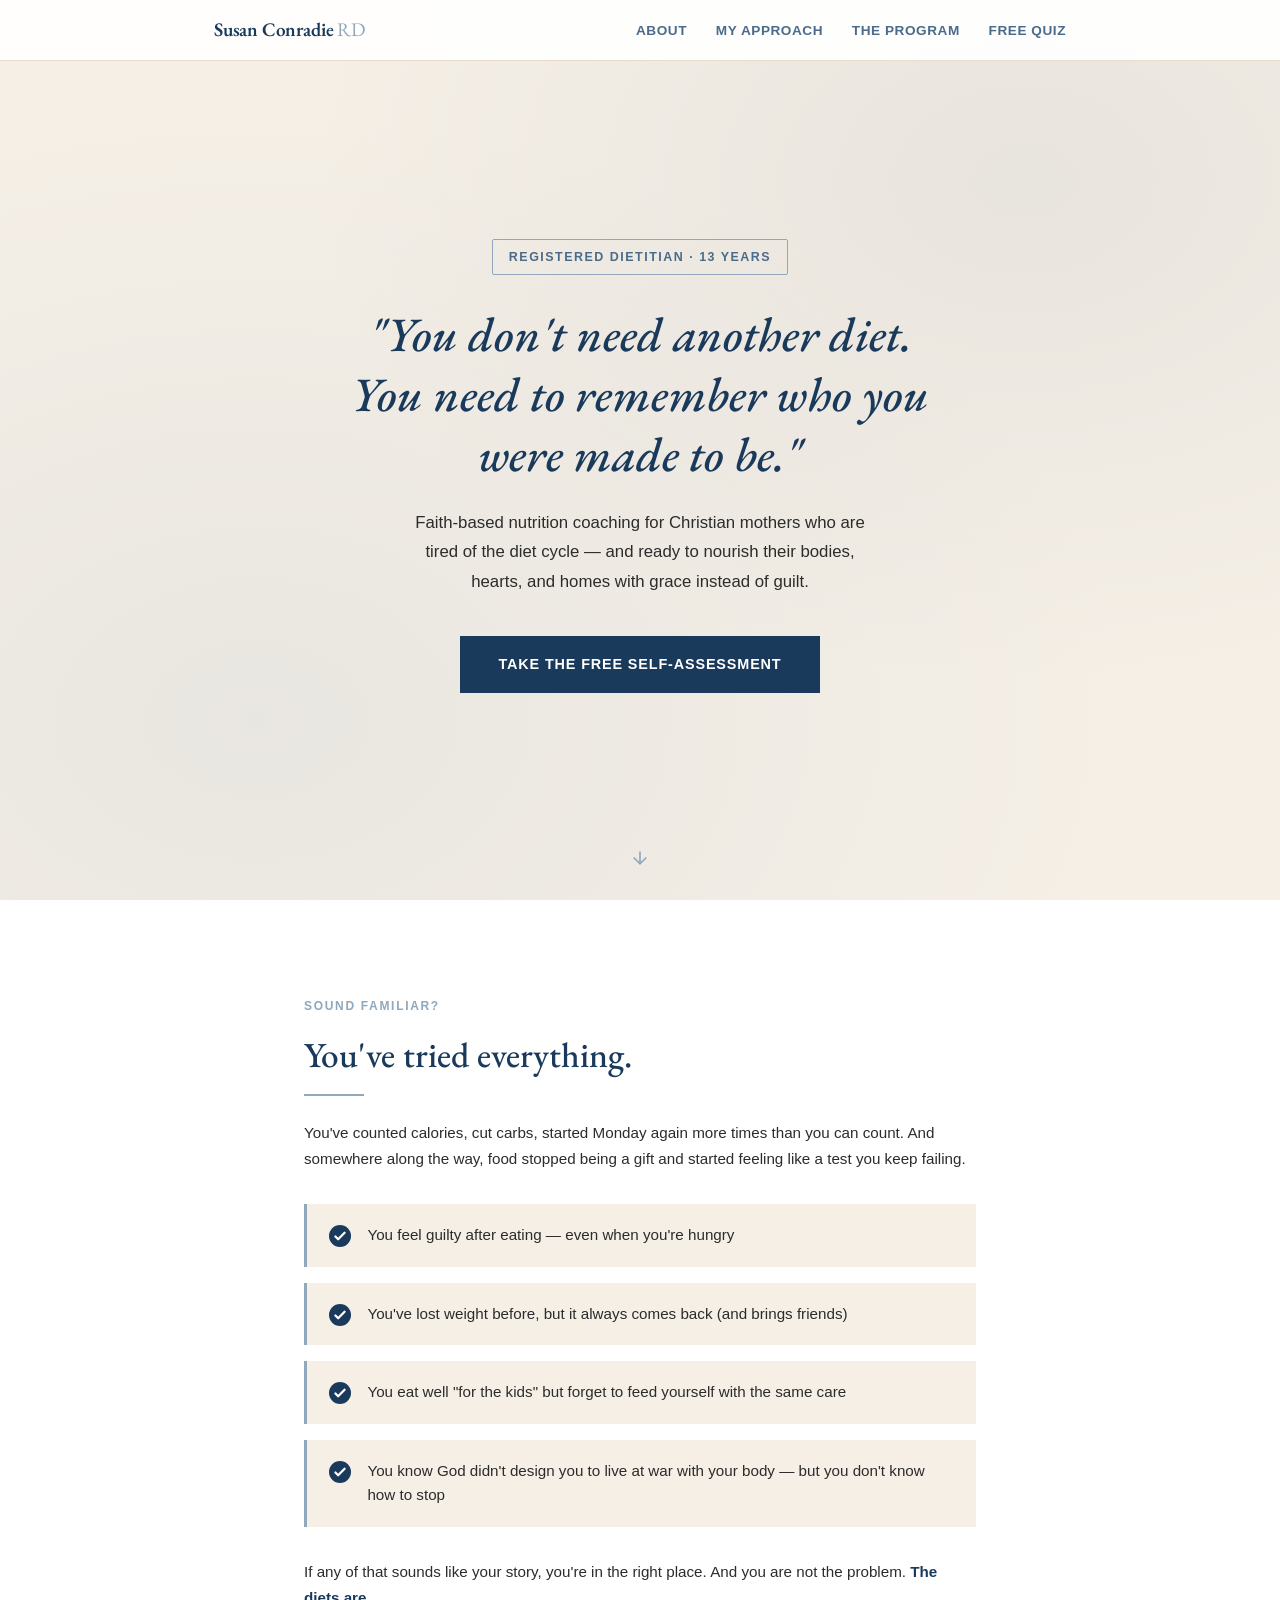
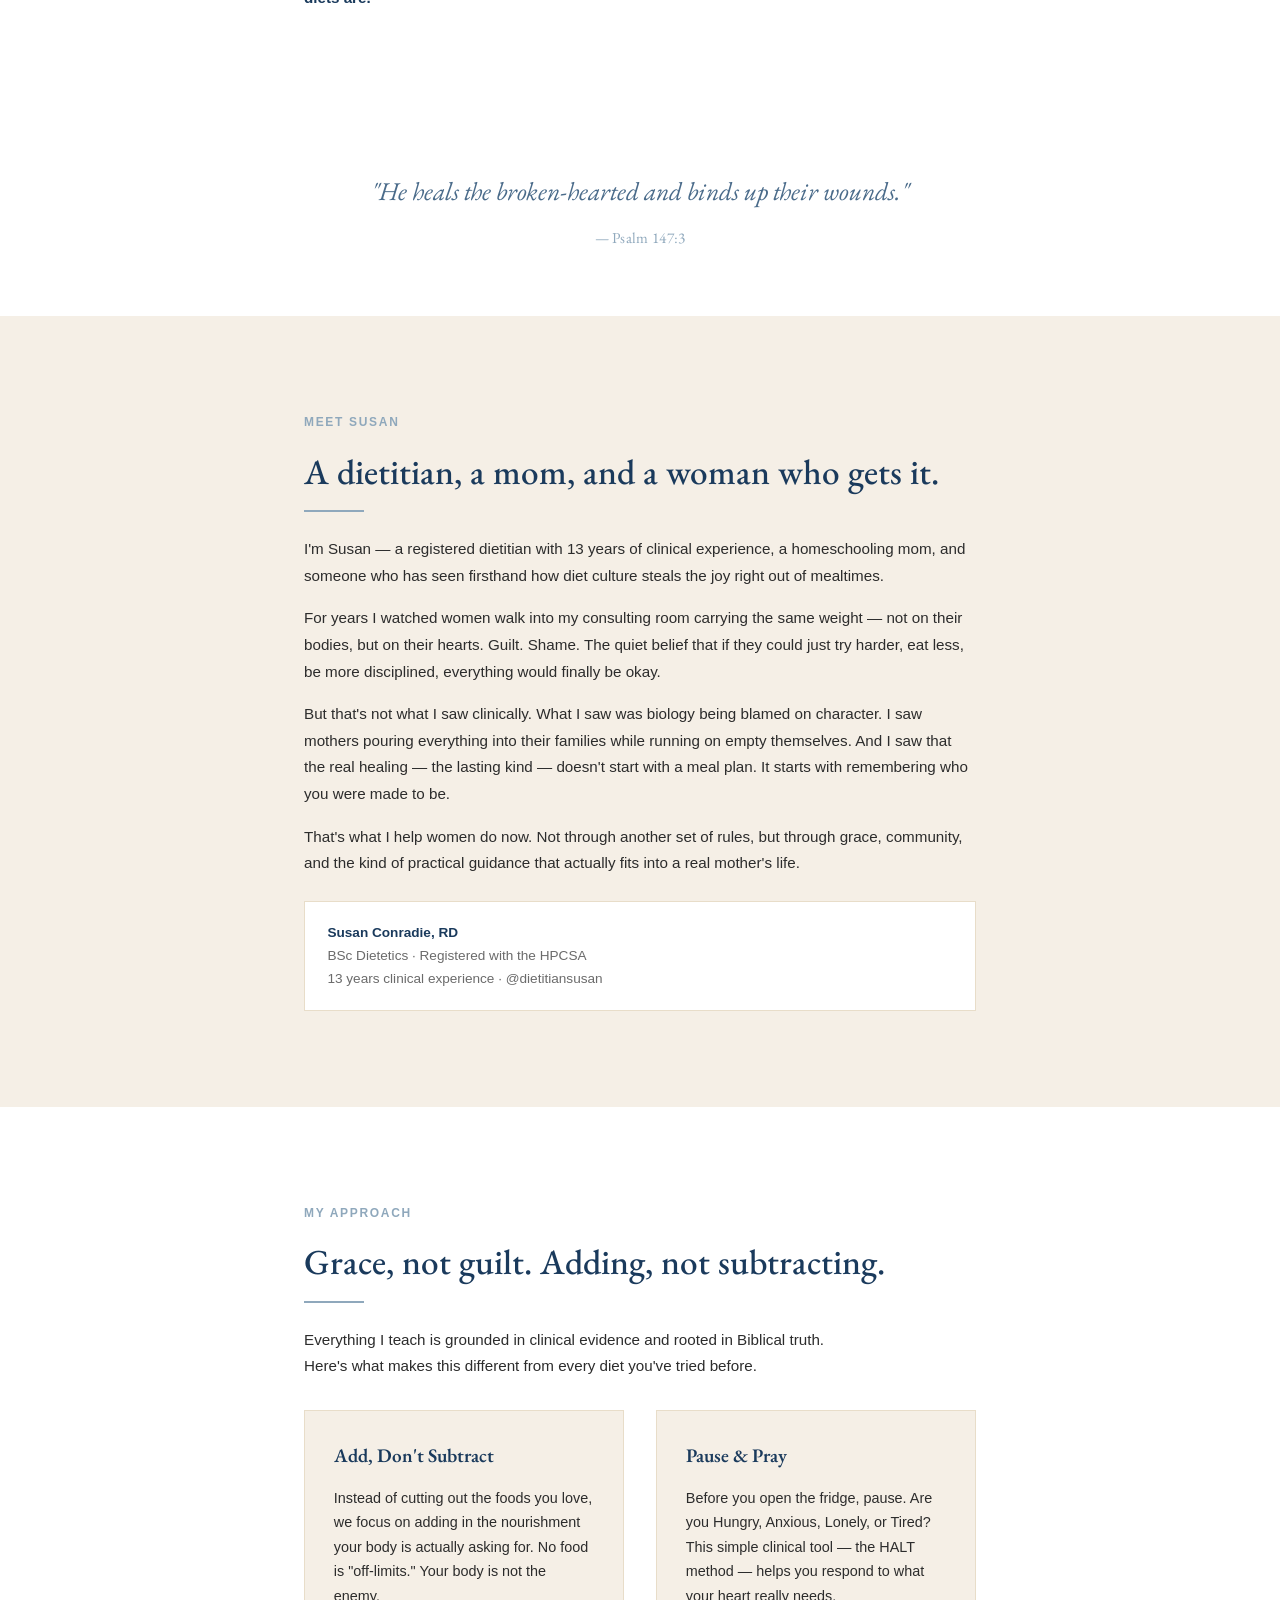
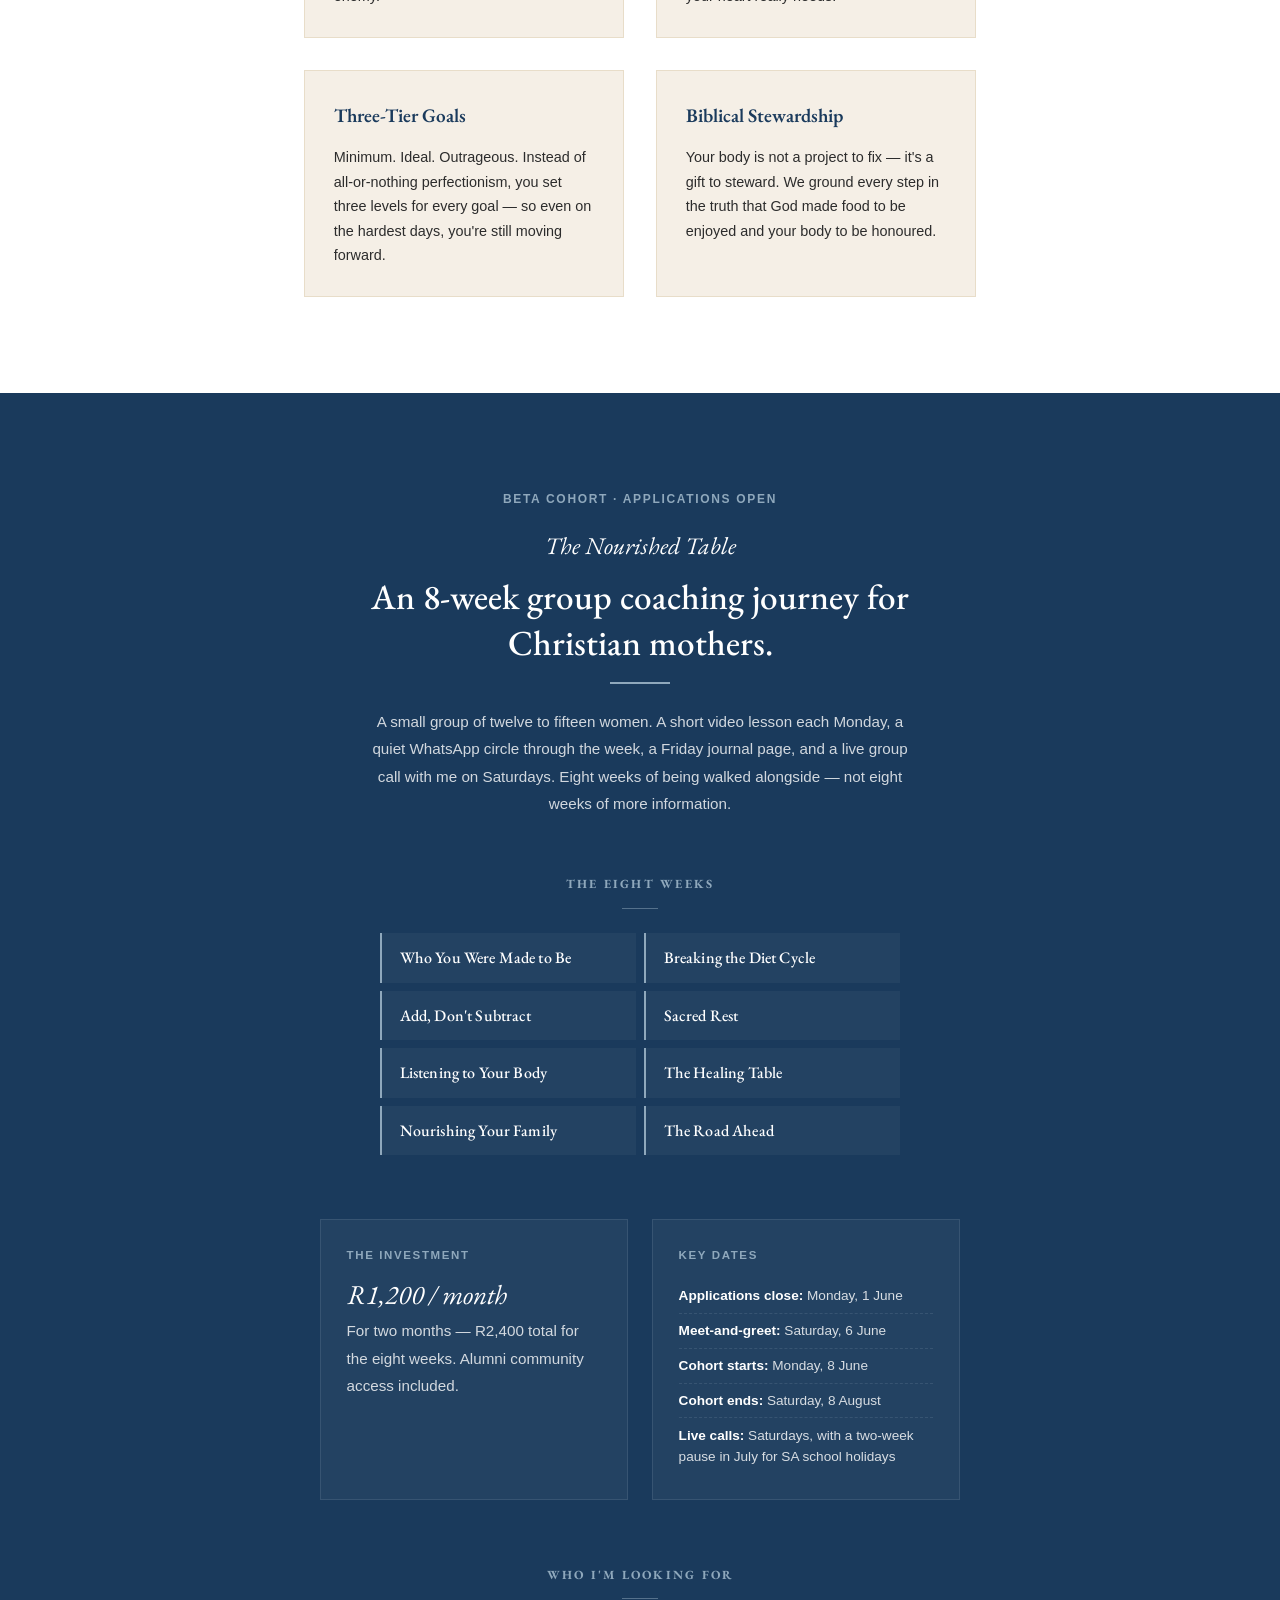
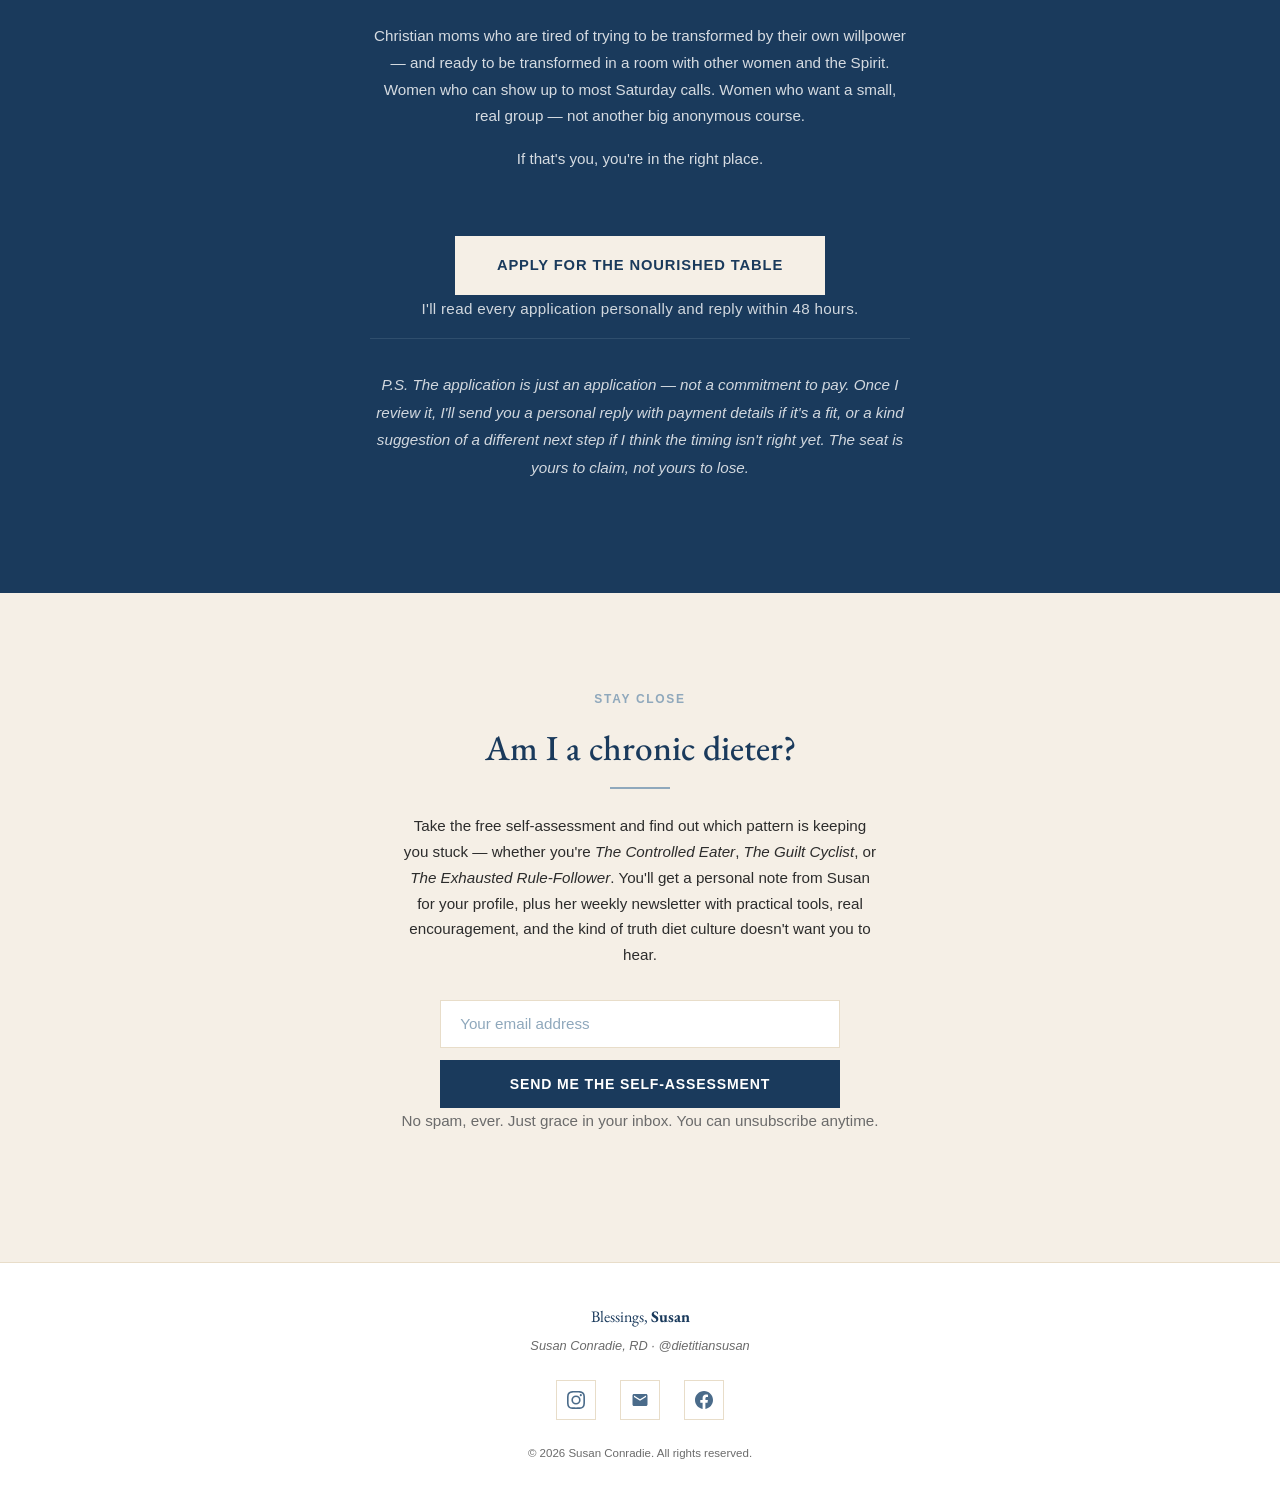
==== index.html @ a1bee5b0 "Update program section" ====
<!DOCTYPE html>
<html lang="en">
<head>
  <meta charset="UTF-8">
  <meta name="viewport" content="width=device-width, initial-scale=1.0">
  <meta name="description" content="Faith-based nutrition coaching for Christian mothers. Registered dietitian Susan Conradie helps you heal your relationship with food — with grace, not guilt.">
  <title>@dietitiansusan — Faith-Based Nutrition Coaching for Christian Mothers</title>
  <link rel="preconnect" href="https://fonts.googleapis.com">
  <link rel="preconnect" href="https://fonts.gstatic.com" crossorigin>
  <!-- Using EB Garamond as a refined web alternative to Georgia for display, 
       falling back to Georgia. Keeping Arial/system sans for body per brand guide. -->
  <link href="https://fonts.googleapis.com/css2?family=EB+Garamond:ital,wght@0,400;0,500;0,600;0,700;1,400;1,500;1,600;1,700&display=swap" rel="stylesheet">
  <style>
    /* ── CSS Reset ────────────────────────────────────────────── */
    *, *::before, *::after { box-sizing: border-box; margin: 0; padding: 0; }

    /* ── Brand Tokens (from style guide v1.1) ────────────────── */
    :root {
      --navy:        #1A3A5C;
      --navy-light:  #4A6B8A;
      --accent-blue: #8FA8BC;
      --beige:       #F5EFE6;
      --beige-dark:  #E8DDC9;
      --body-text:   #2C2C2C;
      --muted:       #6B6B6B;
      --white:       #FFFFFF;
      --border:      #D8D0C2;

      --font-display: 'EB Garamond', Georgia, 'Times New Roman', serif;
      --font-body:    Arial, Helvetica, sans-serif;

      --max-width:   720px;
      --section-py:  5rem;
    }

    /* ── Base ─────────────────────────────────────────────────── */
    html { scroll-behavior: smooth; }

    body {
      font-family: var(--font-body);
      font-size: 16px;
      line-height: 1.7;
      color: var(--body-text);
      background: var(--white);
      -webkit-font-smoothing: antialiased;
    }

    img { max-width: 100%; height: auto; display: block; }
    a { color: var(--navy); }

    /* ── Utility ──────────────────────────────────────────────── */
    .container {
      max-width: var(--max-width);
      margin: 0 auto;
      padding: 0 1.5rem;
    }

    .sr-only {
      position: absolute; width: 1px; height: 1px;
      padding: 0; margin: -1px; overflow: hidden;
      clip: rect(0,0,0,0); border: 0;
    }

    /* ── Fade-in animation ────────────────────────────────────── */
    .fade-in {
      opacity: 0;
      transform: translateY(24px);
      transition: opacity 0.7s ease, transform 0.7s ease;
    }
    .fade-in.visible {
      opacity: 1;
      transform: translateY(0);
    }

    /* ── Nav ──────────────────────────────────────────────────── */
    .site-nav {
      position: fixed;
      top: 0; left: 0; right: 0;
      z-index: 100;
      background: rgba(255,255,255,0.92);
      backdrop-filter: blur(12px);
      -webkit-backdrop-filter: blur(12px);
      border-bottom: 1px solid var(--beige-dark);
      transition: box-shadow 0.3s ease;
    }
    .site-nav.scrolled {
      box-shadow: 0 2px 20px rgba(26,58,92,0.06);
    }
    .site-nav__inner {
      max-width: 900px;
      margin: 0 auto;
      padding: 0.85rem 1.5rem;
      display: flex;
      align-items: center;
      justify-content: space-between;
    }
    .site-nav__brand {
      font-family: var(--font-display);
      font-size: 1.2rem;
      font-weight: 600;
      color: var(--navy);
      text-decoration: none;
      letter-spacing: -0.01em;
    }
    .site-nav__brand span {
      color: var(--accent-blue);
      font-weight: 400;
    }
    .site-nav__links {
      display: flex;
      gap: 1.8rem;
      list-style: none;
    }
    .site-nav__links a {
      font-size: 0.85rem;
      text-decoration: none;
      color: var(--navy-light);
      letter-spacing: 0.04em;
      text-transform: uppercase;
      font-weight: 600;
      transition: color 0.2s;
    }
    .site-nav__links a:hover { color: var(--navy); }

    /* ── Hero ─────────────────────────────────────────────────── */
    .hero {
      min-height: 100vh;
      display: flex;
      align-items: center;
      justify-content: center;
      text-align: center;
      padding: 6rem 1.5rem 4rem;
      background: var(--beige);
      position: relative;
      overflow: hidden;
    }
    .hero::before {
      content: '';
      position: absolute;
      top: 0; left: 0; right: 0; bottom: 0;
      background:
        radial-gradient(ellipse at 20% 80%, rgba(143,168,188,0.12) 0%, transparent 60%),
        radial-gradient(ellipse at 80% 20%, rgba(26,58,92,0.06) 0%, transparent 50%);
      pointer-events: none;
    }
    .hero__content {
      position: relative;
      z-index: 1;
      max-width: 600px;
    }
    .hero__credential {
      display: inline-block;
      font-size: 0.78rem;
      letter-spacing: 0.12em;
      text-transform: uppercase;
      color: var(--navy-light);
      font-weight: 600;
      margin-bottom: 1.8rem;
      padding: 0.4rem 1rem;
      border: 1px solid var(--accent-blue);
      border-radius: 2px;
    }
    .hero h1 {
      font-family: var(--font-display);
      font-size: clamp(2rem, 5vw, 3rem);
      font-weight: 500;
      line-height: 1.25;
      color: var(--navy);
      margin-bottom: 1.5rem;
      font-style: italic;
    }
    .hero__sub {
      font-size: 1.05rem;
      line-height: 1.75;
      color: var(--body-text);
      margin-bottom: 2.5rem;
      max-width: 480px;
      margin-left: auto;
      margin-right: auto;
    }
    .hero__cta {
      display: inline-block;
      background: var(--navy);
      color: var(--white);
      font-family: var(--font-body);
      font-size: 0.9rem;
      font-weight: 600;
      letter-spacing: 0.06em;
      text-transform: uppercase;
      text-decoration: none;
      padding: 1rem 2.4rem;
      border: none;
      cursor: pointer;
      transition: background 0.25s ease, transform 0.2s ease;
    }
    .hero__cta:hover {
      background: var(--navy-light);
      transform: translateY(-1px);
    }
    .hero__scroll-hint {
      position: absolute;
      bottom: 2rem;
      left: 50%;
      transform: translateX(-50%);
      display: flex;
      flex-direction: column;
      align-items: center;
      gap: 0.5rem;
      color: var(--accent-blue);
      font-size: 0.75rem;
      letter-spacing: 0.08em;
      text-transform: uppercase;
      animation: gentleBounce 2.5s ease-in-out infinite;
    }
    .hero__scroll-hint svg {
      width: 20px; height: 20px;
      stroke: var(--accent-blue);
    }
    @keyframes gentleBounce {
      0%, 100% { transform: translateX(-50%) translateY(0); }
      50% { transform: translateX(-50%) translateY(6px); }
    }

    /* ── Section base ────────────────────────────────────────── */
    section {
      padding: var(--section-py) 0;
    }

    .section-label {
      font-size: 0.75rem;
      letter-spacing: 0.14em;
      text-transform: uppercase;
      color: var(--accent-blue);
      font-weight: 700;
      margin-bottom: 1rem;
    }

    h2 {
      font-family: var(--font-display);
      font-size: clamp(1.6rem, 3.5vw, 2.2rem);
      font-weight: 500;
      color: var(--navy);
      line-height: 1.3;
      margin-bottom: 1.5rem;
    }

    h2::after {
      content: '';
      display: block;
      width: 60px;
      height: 2px;
      background: var(--accent-blue);
      margin-top: 1rem;
    }

    /* ── "Is this you?" section ───────────────────────────────── */
    .is-this-you {
      background: var(--white);
    }
    .is-this-you__grid {
      margin-top: 2rem;
      display: grid;
      gap: 1rem;
    }
    .is-this-you__item {
      display: flex;
      align-items: flex-start;
      gap: 1rem;
      padding: 1.2rem 1.4rem;
      background: var(--beige);
      border-left: 3px solid var(--accent-blue);
      font-size: 0.95rem;
      line-height: 1.6;
    }
    .is-this-you__item .check {
      flex-shrink: 0;
      width: 22px;
      height: 22px;
      margin-top: 2px;
    }
    .is-this-you__item .check circle { fill: var(--navy); }
    .is-this-you__item .check path { stroke: var(--white); }

    /* ── About Susan ─────────────────────────────────────────── */
    .about {
      background: var(--beige);
    }
    .about__layout {
      display: grid;
      grid-template-columns: 1fr;
      gap: 2.5rem;
      align-items: start;
    }
    .about p {
      margin-bottom: 1rem;
      font-size: 0.95rem;
      line-height: 1.75;
    }
    .about__credentials {
      margin-top: 1.5rem;
      padding: 1.2rem 1.4rem;
      background: var(--white);
      border: 1px solid var(--beige-dark);
      font-size: 0.85rem;
      color: var(--muted);
      line-height: 1.7;
    }
    .about__credentials strong {
      color: var(--navy);
      font-weight: 600;
    }

    /* ── Scripture callout ────────────────────────────────────── */
    .scripture {
      background: var(--white);
      text-align: center;
      padding: 4rem 1.5rem;
    }
    .scripture blockquote {
      font-family: var(--font-display);
      font-size: clamp(1.2rem, 3vw, 1.6rem);
      font-style: italic;
      color: var(--navy-light);
      line-height: 1.6;
      max-width: 540px;
      margin: 0 auto 0.8rem;
    }
    .scripture cite {
      font-family: var(--font-display);
      font-style: normal;
      font-size: 0.95rem;
      color: var(--accent-blue);
      letter-spacing: 0.02em;
    }

    /* ── What I believe / approach ────────────────────────────── */
    .approach {
      background: var(--white);
    }
    .approach__grid {
      margin-top: 2rem;
      display: grid;
      grid-template-columns: 1fr;
      gap: 2rem;
    }
    .approach__card {
      padding: 1.8rem;
      border: 1px solid var(--beige-dark);
      background: var(--beige);
    }
    .approach__card h3 {
      font-family: var(--font-display);
      font-size: 1.2rem;
      font-weight: 600;
      color: var(--navy);
      margin-bottom: 0.8rem;
    }
    .approach__card p {
      font-size: 0.9rem;
      line-height: 1.7;
      color: var(--body-text);
    }

    @media (min-width: 640px) {
      .approach__grid {
        grid-template-columns: 1fr 1fr;
      }
    }

    /* ── The Nourished Table teaser ───────────────────────────── */
    .program {
      background: var(--navy);
      color: var(--white);
      text-align: center;
    }
    .program .section-label {
      color: var(--accent-blue);
    }
    .program h2 {
      color: var(--white);
    }
    .program h2::after {
      margin-left: auto;
      margin-right: auto;
      background: var(--accent-blue);
    }
    .program p {
      font-size: 0.95rem;
      line-height: 1.8;
      color: rgba(255,255,255,0.8);
      max-width: 540px;
      margin: 0 auto 1rem;
    }
    .program__name {
      font-family: var(--font-display);
      font-size: 1.5rem;
      font-style: italic;
      color: var(--white);
      margin-bottom: 0.5rem;
    }
    /* ── Program: expanded section ────────────────────────────── */
    .program__intro {
      max-width: 580px;
      margin: 0 auto 3.5rem;
    }
    .program__subhead {
      font-family: var(--font-display);
      font-size: 0.78rem;
      font-weight: 700;
      letter-spacing: 0.18em;
      text-transform: uppercase;
      color: var(--accent-blue);
      text-align: center;
      margin: 0 auto 1.5rem;
      position: relative;
      padding-bottom: 0.9rem;
    }
    .program__subhead::after {
      content: '';
      position: absolute;
      bottom: 0;
      left: 50%;
      transform: translateX(-50%);
      width: 36px;
      height: 1px;
      background: var(--accent-blue);
      opacity: 0.5;
    }

    /* 8 weeks — compact list */
    .program__weeks {
      list-style: none;
      display: grid;
      grid-template-columns: 1fr;
      gap: 0.5rem;
      max-width: 520px;
      margin: 0 auto 4rem;
      text-align: left;
    }
    .program__week {
      padding: 0.7rem 1.1rem;
      background: rgba(255,255,255,0.04);
      border-left: 2px solid var(--accent-blue);
      font-family: var(--font-display);
      font-size: 1rem;
      font-weight: 500;
      color: var(--white);
      letter-spacing: 0.01em;
    }
    @media (min-width: 640px) {
      .program__weeks {
        grid-template-columns: 1fr 1fr;
      }
    }

    /* Details: investment + dates side by side */
    .program__details {
      display: grid;
      grid-template-columns: 1fr;
      gap: 1.5rem;
      max-width: 640px;
      margin: 0 auto 4rem;
      text-align: left;
    }
    @media (min-width: 640px) {
      .program__details {
        grid-template-columns: 1fr 1fr;
        gap: 1.5rem;
      }
    }
    .program__detail-card {
      padding: 1.6rem 1.6rem;
      background: rgba(255,255,255,0.04);
      border: 1px solid rgba(143,168,188,0.18);
    }
    .program__detail-label {
      font-family: var(--font-body);
      font-size: 0.72rem;
      font-weight: 700;
      letter-spacing: 0.14em;
      text-transform: uppercase;
      color: var(--accent-blue);
      margin-bottom: 0.85rem;
    }
    .program__price {
      font-family: var(--font-display);
      font-size: 1.7rem;
      font-style: italic;
      color: var(--white);
      line-height: 1.2;
      margin-bottom: 0.35rem;
    }
    .program__price-sub {
      font-size: 0.85rem;
      color: rgba(255,255,255,0.7);
      line-height: 1.55;
    }
    .program__dates {
      list-style: none;
      font-size: 0.85rem;
      color: rgba(255,255,255,0.82);
      line-height: 1.55;
    }
    .program__dates li {
      padding: 0.4rem 0;
      border-bottom: 1px dashed rgba(143,168,188,0.18);
    }
    .program__dates li:last-child { border: none; }
    .program__dates strong {
      color: var(--white);
      font-weight: 600;
    }

    /* Who this is for */
    .program__who {
      max-width: 580px;
      margin: 0 auto 3rem;
    }
    .program__who p {
      color: rgba(255,255,255,0.82);
      font-size: 0.95rem;
      line-height: 1.75;
      margin-bottom: 1rem;
    }
    .program__who p:last-child { margin-bottom: 0; }

    /* Apply CTA */
    .program__apply {
      display: inline-block;
      background: var(--beige);
      color: var(--navy);
      font-family: var(--font-body);
      font-size: 0.92rem;
      font-weight: 700;
      letter-spacing: 0.06em;
      text-transform: uppercase;
      text-decoration: none;
      padding: 1.05rem 2.6rem;
      border: none;
      cursor: pointer;
      transition: background 0.25s ease, transform 0.2s ease, color 0.2s ease;
      margin-top: 1rem;
    }
    .program__apply:hover {
      background: var(--white);
      transform: translateY(-1px);
    }
    .program__apply-meta {
      margin-top: 1rem;
      font-size: 0.82rem;
      color: rgba(255,255,255,0.6);
      letter-spacing: 0.02em;
    }
    .program__ps {
      max-width: 540px;
      margin: 2.5rem auto 0;
      padding-top: 2rem;
      border-top: 1px solid rgba(143,168,188,0.18);
      font-size: 0.85rem;
      font-style: italic;
      line-height: 1.7;
      color: rgba(255,255,255,0.6);
    }

    /* ── Newsletter / Lead Magnet CTA ────────────────────────── */
    .signup {
      background: var(--beige);
      text-align: center;
    }
    .signup h2::after {
      margin-left: auto;
      margin-right: auto;
    }
    .signup p {
      font-size: 0.95rem;
      line-height: 1.7;
      max-width: 480px;
      margin: 0 auto 2rem;
    }
    .signup__form {
      display: flex;
      flex-direction: column;
      gap: 0.75rem;
      max-width: 400px;
      margin: 0 auto;
    }
    .signup__form input[type="email"] {
      width: 100%;
      padding: 0.9rem 1.2rem;
      border: 1px solid var(--beige-dark);
      background: var(--white);
      font-family: var(--font-body);
      font-size: 0.95rem;
      color: var(--body-text);
      outline: none;
      transition: border-color 0.2s;
    }
    .signup__form input[type="email"]:focus {
      border-color: var(--navy);
    }
    .signup__form input[type="email"]::placeholder {
      color: var(--accent-blue);
    }
    .signup__form button {
      width: 100%;
      padding: 1rem;
      background: var(--navy);
      color: var(--white);
      font-family: var(--font-body);
      font-size: 0.88rem;
      font-weight: 600;
      letter-spacing: 0.06em;
      text-transform: uppercase;
      border: none;
      cursor: pointer;
      transition: background 0.25s ease;
    }
    .signup__form button:hover {
      background: var(--navy-light);
    }
    .signup__disclaimer {
      margin-top: 1rem;
      font-size: 0.78rem;
      color: var(--muted);
      max-width: 400px;
      margin-left: auto;
      margin-right: auto;
    }

    /* ── Footer ───────────────────────────────────────────────── */
    .site-footer {
      background: var(--white);
      border-top: 1px solid var(--beige-dark);
      padding: 2.5rem 0;
      text-align: center;
    }
    .site-footer__sig {
      font-family: var(--font-display);
      font-size: 1rem;
      color: var(--navy);
      margin-bottom: 0.3rem;
    }
    .site-footer__sig strong {
      font-weight: 700;
    }
    .site-footer__role {
      font-size: 0.8rem;
      font-style: italic;
      color: var(--muted);
      margin-bottom: 1.5rem;
    }
    .site-footer__social {
      display: flex;
      justify-content: center;
      gap: 1.5rem;
      margin-bottom: 1.5rem;
    }
    .site-footer__social a {
      display: flex;
      align-items: center;
      justify-content: center;
      width: 40px; height: 40px;
      border: 1px solid var(--beige-dark);
      color: var(--navy-light);
      text-decoration: none;
      transition: border-color 0.2s, color 0.2s;
    }
    .site-footer__social a:hover {
      border-color: var(--navy);
      color: var(--navy);
    }
    .site-footer__social svg {
      width: 18px; height: 18px;
      fill: currentColor;
    }
    .site-footer__legal {
      font-size: 0.72rem;
      color: var(--muted);
    }

    /* ── Responsive ───────────────────────────────────────────── */
    @media (min-width: 768px) {
      :root { --section-py: 6rem; }

      .about__layout {
        grid-template-columns: 1fr;
      }
    }

    @media (max-width: 480px) {
      .site-nav__links { gap: 1.2rem; }
      .site-nav__links a { font-size: 0.78rem; }
      .hero { min-height: 90vh; padding-top: 5rem; }
      :root { --section-py: 3.5rem; }
    }
  </style>
</head>
<body>

  <!-- ── Navigation ──────────────────────────────────────────── -->
  <nav class="site-nav" role="navigation" aria-label="Main">
    <div class="site-nav__inner">
      <a href="#" class="site-nav__brand">Susan Conradie <span>RD</span></a>
      <ul class="site-nav__links">
        <li><a href="#about">About</a></li>
        <li><a href="#approach">My Approach</a></li>
        <li><a href="#program">The Program</a></li>
        <li><a href="#signup">Free Quiz</a></li>
      </ul>
    </div>
  </nav>

  <!-- ── Hero ────────────────────────────────────────────────── -->
  <section class="hero" id="home">
    <div class="hero__content">
      <div class="hero__credential">Registered Dietitian · 13 Years</div>
      <h1>"You don't need another diet. You need to remember who you were made to be."</h1>
      <p class="hero__sub">
        Faith-based nutrition coaching for Christian mothers who are tired of the diet cycle — 
        and ready to nourish their bodies, hearts, and homes with grace instead of guilt.
      </p>
      <a href="#signup" class="hero__cta">Take the Free Self-Assessment</a>
    </div>
    <div class="hero__scroll-hint" aria-hidden="true">
      <svg viewBox="0 0 24 24" fill="none" stroke-width="2" stroke-linecap="round"><path d="M12 5v14M5 12l7 7 7-7"/></svg>
    </div>
  </section>

  <!-- ── Is This You? ────────────────────────────────────────── -->
  <section class="is-this-you" id="is-this-you">
    <div class="container">
      <div class="section-label fade-in">Sound familiar?</div>
      <h2 class="fade-in">You've tried everything.</h2>
      <p class="fade-in" style="margin-bottom: 1.5rem; font-size: 0.95rem;">
        You've counted calories, cut carbs, started Monday again more times than you can count. 
        And somewhere along the way, food stopped being a gift and started feeling like a test you keep failing.
      </p>
      <div class="is-this-you__grid">
        <div class="is-this-you__item fade-in">
          <svg class="check" viewBox="0 0 24 24"><circle cx="12" cy="12" r="12"/><path d="M7 12.5l3 3 7-7" fill="none" stroke-width="2.5" stroke-linecap="round" stroke-linejoin="round"/></svg>
          <span>You feel guilty after eating — even when you're hungry</span>
        </div>
        <div class="is-this-you__item fade-in">
          <svg class="check" viewBox="0 0 24 24"><circle cx="12" cy="12" r="12"/><path d="M7 12.5l3 3 7-7" fill="none" stroke-width="2.5" stroke-linecap="round" stroke-linejoin="round"/></svg>
          <span>You've lost weight before, but it always comes back (and brings friends)</span>
        </div>
        <div class="is-this-you__item fade-in">
          <svg class="check" viewBox="0 0 24 24"><circle cx="12" cy="12" r="12"/><path d="M7 12.5l3 3 7-7" fill="none" stroke-width="2.5" stroke-linecap="round" stroke-linejoin="round"/></svg>
          <span>You eat well "for the kids" but forget to feed yourself with the same care</span>
        </div>
        <div class="is-this-you__item fade-in">
          <svg class="check" viewBox="0 0 24 24"><circle cx="12" cy="12" r="12"/><path d="M7 12.5l3 3 7-7" fill="none" stroke-width="2.5" stroke-linecap="round" stroke-linejoin="round"/></svg>
          <span>You know God didn't design you to live at war with your body — but you don't know how to stop</span>
        </div>
      </div>
      <p class="fade-in" style="margin-top: 2rem; font-size: 0.95rem;">
        If any of that sounds like your story, you're in the right place. And you are not the problem. <strong style="color: var(--navy);">The diets are.</strong>
      </p>
    </div>
  </section>

  <!-- ── Scripture ────────────────────────────────────────────── -->
  <div class="scripture fade-in">
    <blockquote>
      "He heals the broken-hearted and binds up their wounds."
    </blockquote>
    <cite>— Psalm 147:3</cite>
  </div>

  <!-- ── About Susan ─────────────────────────────────────────── -->
  <section class="about" id="about">
    <div class="container">
      <div class="about__layout">
        <div>
          <div class="section-label fade-in">Meet Susan</div>
          <h2 class="fade-in">A dietitian, a mom, and a woman who gets it.</h2>
          <p class="fade-in">
            I'm Susan — a registered dietitian with 13 years of clinical experience, 
            a homeschooling mom, and someone who has seen firsthand how diet culture 
            steals the joy right out of mealtimes.
          </p>
          <p class="fade-in">
            For years I watched women walk into my consulting room carrying the same 
            weight — not on their bodies, but on their hearts. Guilt. Shame. The quiet 
            belief that if they could just try harder, eat less, be more disciplined, 
            everything would finally be okay.
          </p>
          <p class="fade-in">
            But that's not what I saw clinically. What I saw was biology being blamed 
            on character. I saw mothers pouring everything into their families while 
            running on empty themselves. And I saw that the real healing — the lasting 
            kind — doesn't start with a meal plan. It starts with remembering who you 
            were made to be.
          </p>
          <p class="fade-in">
            That's what I help women do now. Not through another set of rules, but 
            through grace, community, and the kind of practical guidance that actually 
            fits into a real mother's life.
          </p>
          <div class="about__credentials fade-in">
            <strong>Susan Conradie, RD</strong><br>
            BSc Dietetics · Registered with the HPCSA<br>
            13 years clinical experience · @dietitiansusan
          </div>
        </div>
      </div>
    </div>
  </section>

  <!-- ── Approach ─────────────────────────────────────────────── -->
  <section class="approach" id="approach">
    <div class="container">
      <div class="section-label fade-in">My Approach</div>
      <h2 class="fade-in">Grace, not guilt. Adding, not subtracting.</h2>
      <p class="fade-in" style="margin-bottom: 2rem; font-size: 0.95rem; max-width: 560px;">
        Everything I teach is grounded in clinical evidence and rooted in Biblical truth. 
        Here's what makes this different from every diet you've tried before.
      </p>
      <div class="approach__grid">
        <div class="approach__card fade-in">
          <h3>Add, Don't Subtract</h3>
          <p>
            Instead of cutting out the foods you love, we focus on adding in the nourishment 
            your body is actually asking for. No food is "off-limits." Your body is not the enemy.
          </p>
        </div>
        <div class="approach__card fade-in">
          <h3>Pause &amp; Pray</h3>
          <p>
            Before you open the fridge, pause. Are you Hungry, Anxious, Lonely, or Tired? 
            This simple clinical tool — the HALT method — helps you respond to what your 
            heart really needs.
          </p>
        </div>
        <div class="approach__card fade-in">
          <h3>Three-Tier Goals</h3>
          <p>
            Minimum. Ideal. Outrageous. Instead of all-or-nothing perfectionism, you set 
            three levels for every goal — so even on the hardest days, you're still moving forward.
          </p>
        </div>
        <div class="approach__card fade-in">
          <h3>Biblical Stewardship</h3>
          <p>
            Your body is not a project to fix — it's a gift to steward. We ground every 
            step in the truth that God made food to be enjoyed and your body to be honoured.
          </p>
        </div>
      </div>
    </div>
  </section>

  <!-- ── The Nourished Table — full program section ──────────── -->
  <section class="program" id="program">
    <div class="container">
      <div class="section-label fade-in">Beta Cohort · Applications Open</div>
      <div class="program__name fade-in">The Nourished Table</div>
      <h2 class="fade-in">An 8-week group coaching journey for Christian mothers.</h2>

      <div class="program__intro fade-in">
        <p>
          A small group of twelve to fifteen women. A short video lesson each Monday,
          a quiet WhatsApp circle through the week, a Friday journal page, and a live
          group call with me on Saturdays. Eight weeks of being walked alongside —
          not eight weeks of more information.
        </p>
      </div>

      <!-- The eight weeks -->
      <h3 class="program__subhead fade-in">The Eight Weeks</h3>
      <ul class="program__weeks fade-in">
        <li class="program__week">Who You Were Made to Be</li>
        <li class="program__week">Breaking the Diet Cycle</li>
        <li class="program__week">Add, Don't Subtract</li>
        <li class="program__week">Sacred Rest</li>
        <li class="program__week">Listening to Your Body</li>
        <li class="program__week">The Healing Table</li>
        <li class="program__week">Nourishing Your Family</li>
        <li class="program__week">The Road Ahead</li>
      </ul>

      <!-- Investment + dates -->
      <div class="program__details fade-in">
        <div class="program__detail-card">
          <div class="program__detail-label">The Investment</div>
          <div class="program__price">R1,200 / month</div>
          <p class="program__price-sub">
            For two months — R2,400 total for the eight weeks.
            Alumni community access included.
          </p>
        </div>
        <div class="program__detail-card">
          <div class="program__detail-label">Key Dates</div>
          <ul class="program__dates">
            <li><strong>Applications close:</strong> Monday, 1 June</li>
            <li><strong>Meet-and-greet:</strong> Saturday, 6 June</li>
            <li><strong>Cohort starts:</strong> Monday, 8 June</li>
            <li><strong>Cohort ends:</strong> Saturday, 8 August</li>
            <li><strong>Live calls:</strong> Saturdays, with a two-week pause in July for SA school holidays</li>
          </ul>
        </div>
      </div>

      <!-- Who this is for -->
      <div class="program__who fade-in">
        <h3 class="program__subhead">Who I'm Looking For</h3>
        <p>
          Christian moms who are tired of trying to be transformed by their own
          willpower — and ready to be transformed in a room with other women and
          the Spirit. Women who can show up to most Saturday calls. Women who want
          a small, real group — not another big anonymous course.
        </p>
        <p>If that's you, you're in the right place.</p>
      </div>

      <!-- Apply CTA -->
      <div class="fade-in">
        <a href="https://tally.so/r/EkvP84" class="program__apply" target="_blank" rel="noopener noreferrer">
          Apply for The Nourished Table
        </a>
        <p class="program__apply-meta">
          I'll read every application personally and reply within 48 hours.
        </p>
      </div>

      <p class="program__ps fade-in">
        P.S. The application is just an application — not a commitment to pay.
        Once I review it, I'll send you a personal reply with payment details if
        it's a fit, or a kind suggestion of a different next step if I think the
        timing isn't right yet. The seat is yours to claim, not yours to lose.
      </p>
    </div>
  </section>

  <!-- ── Signup / Lead Magnet ────────────────────────────────── -->
  <section class="signup" id="signup">
    <div class="container">
      <div class="section-label fade-in">Stay Close</div>
      <h2 class="fade-in">Am I a chronic dieter?</h2>
      <p class="fade-in">
        Take the free self-assessment and find out which pattern is keeping you stuck — 
        whether you're <em>The Controlled Eater</em>, <em>The Guilt Cyclist</em>, or 
        <em>The Exhausted Rule-Follower</em>. You'll get a personal note from Susan for 
        your profile, plus her weekly newsletter with practical tools, real encouragement, 
        and the kind of truth diet culture doesn't want you to hear.
      </p>

      <!-- Brevo signup form -->
      <form class="signup__form fade-in" method="POST" action="https://a5542460.sibforms.com/serve/[base64]" data-type="subscription">
        <input 
          type="email" 
          name="EMAIL" 
          placeholder="Your email address" 
          required 
          autocomplete="off"
          aria-label="Email address"
        >
        <button type="submit">Send Me the Self-Assessment</button>
        <!-- Brevo honeypot — must stay hidden & empty -->
        <input type="text" name="email_address_check" value="" style="display:none;">
        <input type="hidden" name="locale" value="en">
      </form>
      <p class="signup__disclaimer fade-in">
        No spam, ever. Just grace in your inbox. You can unsubscribe anytime.
      </p>
    </div>
  </section>

  <!-- ── Footer ──────────────────────────────────────────────── -->
  <footer class="site-footer">
    <div class="container">
      <p class="site-footer__sig">Blessings, <strong>Susan</strong></p>
      <p class="site-footer__role">Susan Conradie, RD · @dietitiansusan</p>
      <div class="site-footer__social">
        <!-- Instagram -->
        <a href="https://www.instagram.com/dietitiansusan/" target="_blank" rel="noopener" aria-label="Follow on Instagram">
          <svg viewBox="0 0 24 24"><path d="M12 2.163c3.204 0 3.584.012 4.85.07 3.252.148 4.771 1.691 4.919 4.919.058 1.265.069 1.645.069 4.849 0 3.205-.012 3.584-.069 4.849-.149 3.225-1.664 4.771-4.919 4.919-1.266.058-1.644.07-4.85.07-3.204 0-3.584-.012-4.849-.07-3.26-.149-4.771-1.699-4.919-4.92-.058-1.265-.07-1.644-.07-4.849 0-3.204.013-3.583.07-4.849.149-3.227 1.664-4.771 4.919-4.919 1.266-.057 1.645-.069 4.849-.069zM12 0C8.741 0 8.333.014 7.053.072 2.695.272.273 2.69.073 7.052.014 8.333 0 8.741 0 12c0 3.259.014 3.668.072 4.948.2 4.358 2.618 6.78 6.98 6.98C8.333 23.986 8.741 24 12 24c3.259 0 3.668-.014 4.948-.072 4.354-.2 6.782-2.618 6.979-6.98.059-1.28.073-1.689.073-4.948 0-3.259-.014-3.667-.072-4.947-.196-4.354-2.617-6.78-6.979-6.98C15.668.014 15.259 0 12 0zm0 5.838a6.162 6.162 0 100 12.324 6.162 6.162 0 000-12.324zM12 16a4 4 0 110-8 4 4 0 010 8zm6.406-11.845a1.44 1.44 0 100 2.881 1.44 1.44 0 000-2.881z"/></svg>
        </a>
        <!-- Email -->
        <a href="mailto:susan@healthybites.co.za" aria-label="Send email">
          <svg viewBox="0 0 24 24"><path d="M20 4H4c-1.1 0-2 .9-2 2v12c0 1.1.9 2 2 2h16c1.1 0 2-.9 2-2V6c0-1.1-.9-2-2-2zm0 4l-8 5-8-5V6l8 5 8-5v2z"/></svg>
        </a>
        <!-- Facebook -->
        <a href="https://www.facebook.com/healthybitesdietetics/" target="_blank" rel="noopener" aria-label="Follow on Facebook">
          <svg viewBox="0 0 24 24"><path d="M24 12.073c0-6.627-5.373-12-12-12s-12 5.373-12 12c0 5.99 4.388 10.954 10.125 11.854v-8.385H7.078v-3.47h3.047V9.43c0-3.007 1.792-4.669 4.533-4.669 1.312 0 2.686.235 2.686.235v2.953H15.83c-1.491 0-1.956.925-1.956 1.874v2.25h3.328l-.532 3.47h-2.796v8.385C19.612 23.027 24 18.062 24 12.073z"/></svg>
        </a>
      </div>
      <p class="site-footer__legal">&copy; 2026 Susan Conradie. All rights reserved.</p>
    </div>
  </footer>

  <!-- ── Scripts ──────────────────────────────────────────────── -->
  <script>
    // Scroll-triggered fade-in
    const observer = new IntersectionObserver((entries) => {
      entries.forEach(entry => {
        if (entry.isIntersecting) {
          entry.target.classList.add('visible');
        }
      });
    }, { threshold: 0.15, rootMargin: '0px 0px -40px 0px' });

    document.querySelectorAll('.fade-in').forEach(el => observer.observe(el));

    // Nav shadow on scroll
    const nav = document.querySelector('.site-nav');
    window.addEventListener('scroll', () => {
      nav.classList.toggle('scrolled', window.scrollY > 20);
    }, { passive: true });

  </script>

</body>
</html>
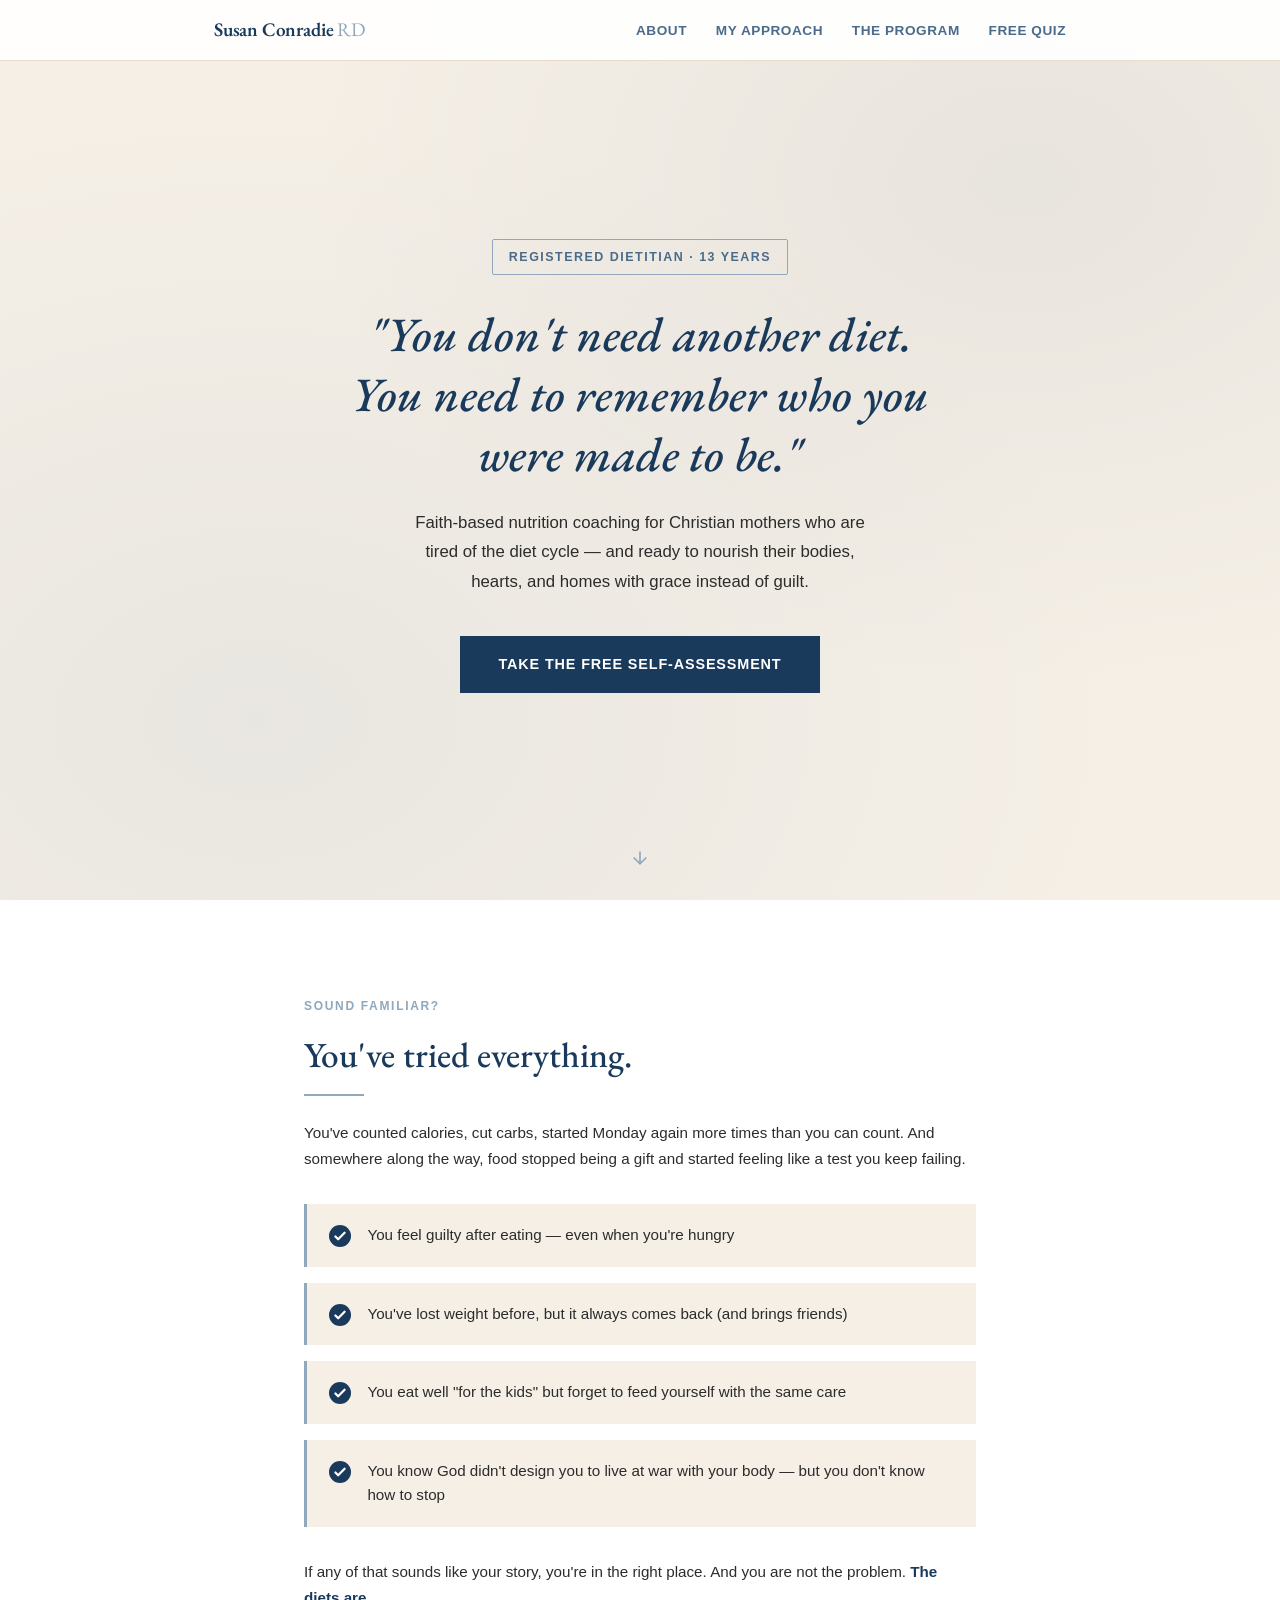
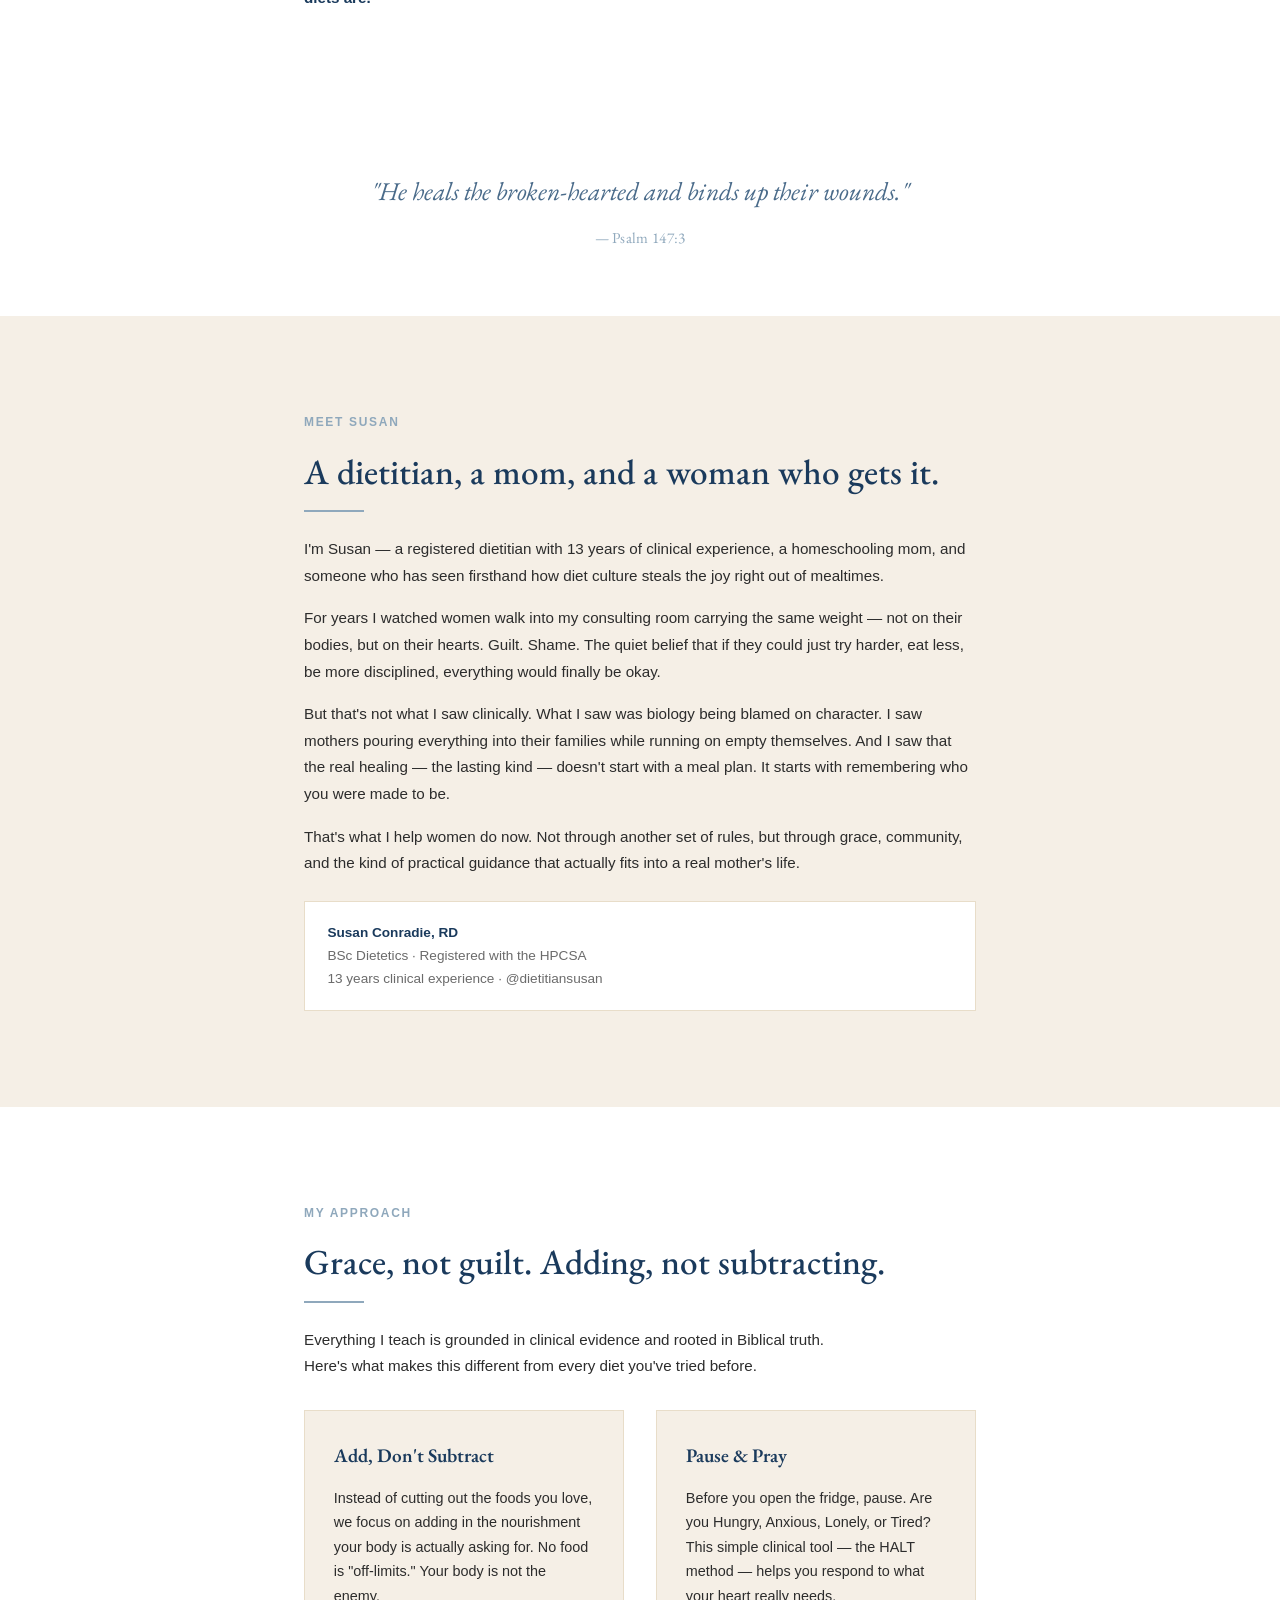
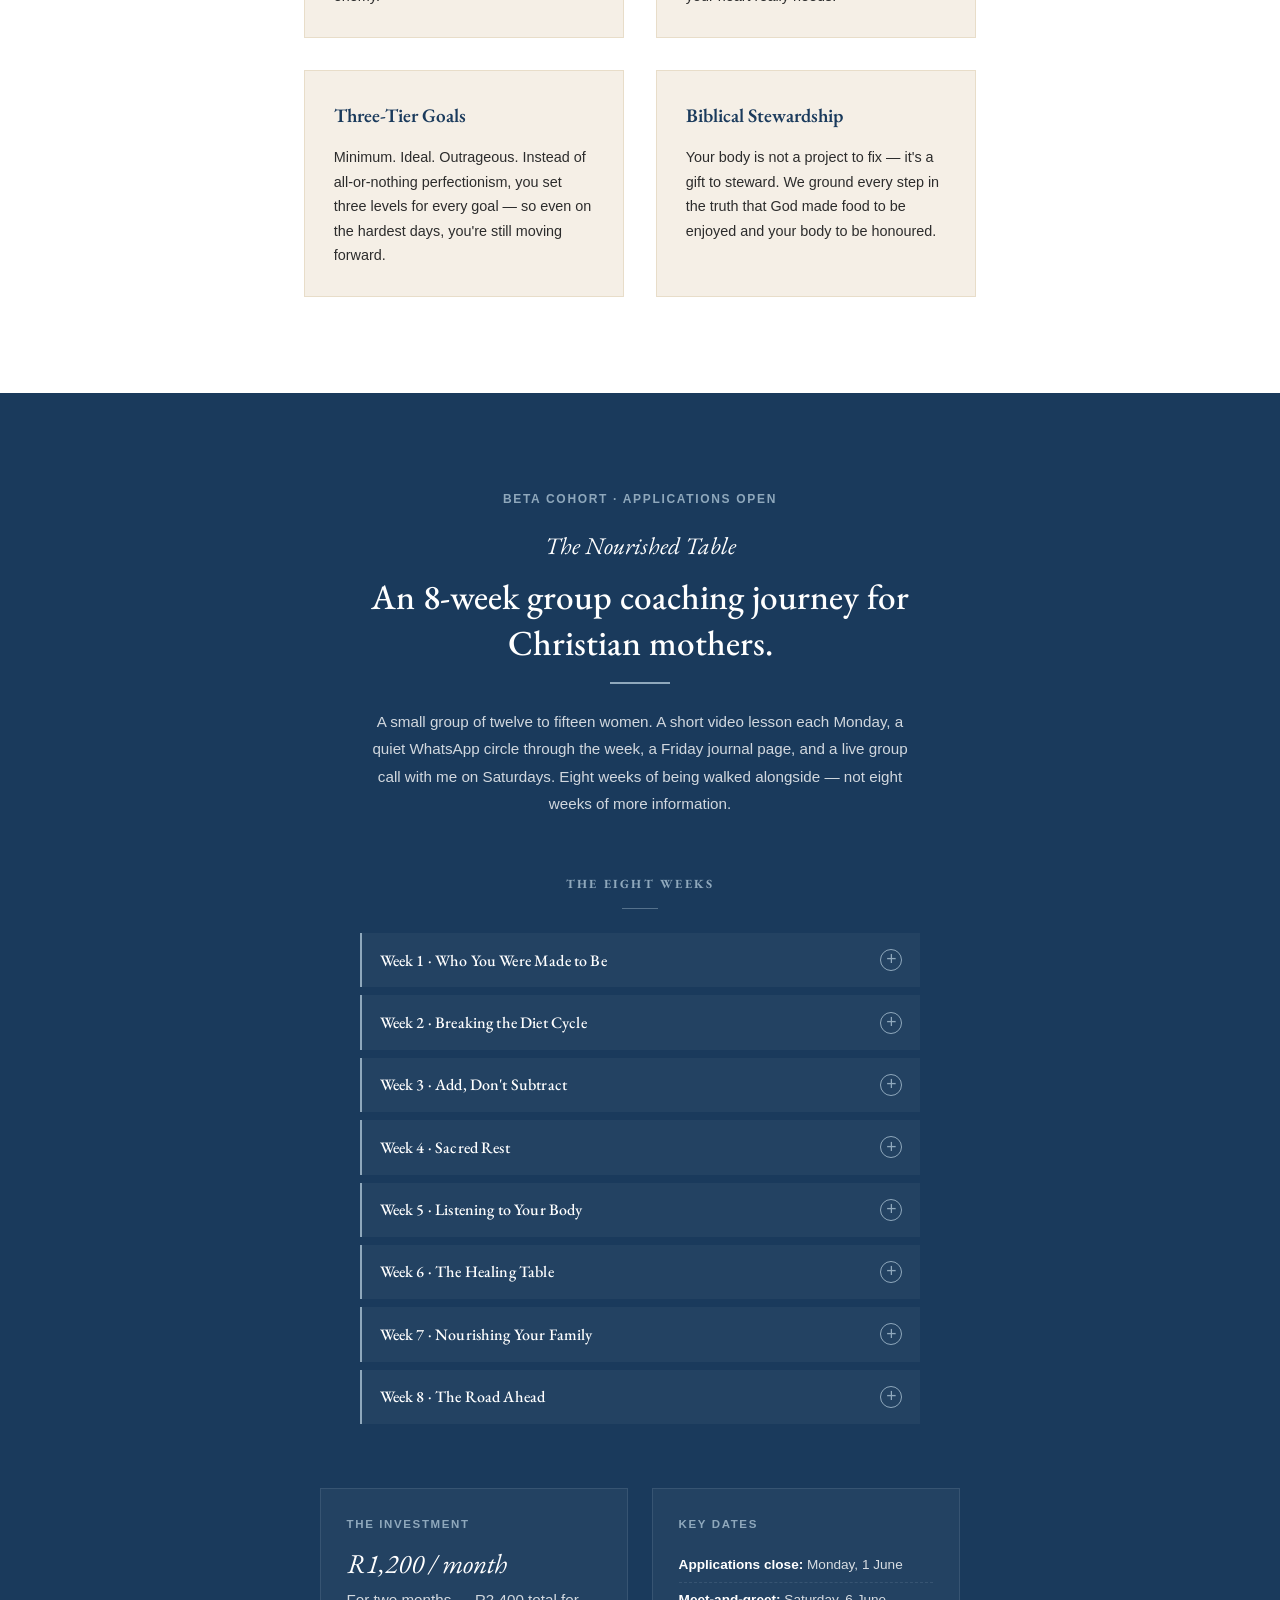
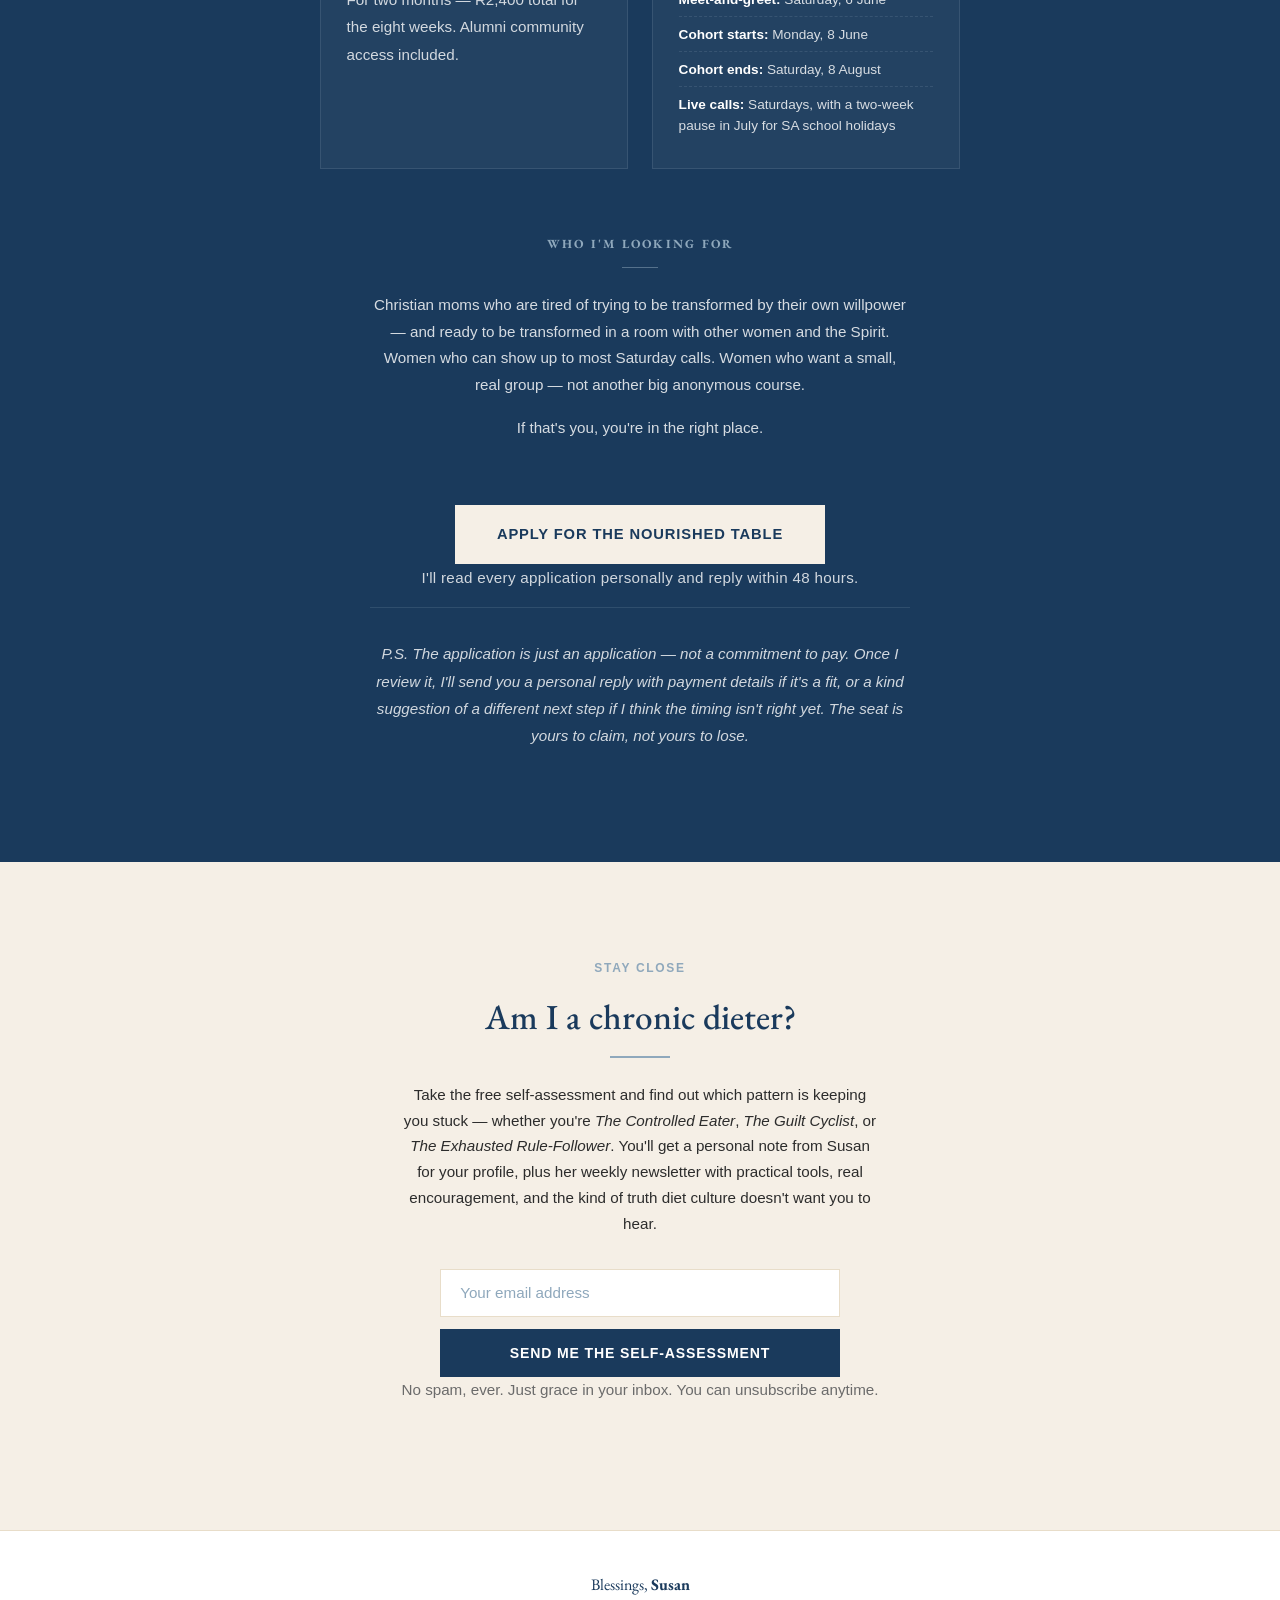
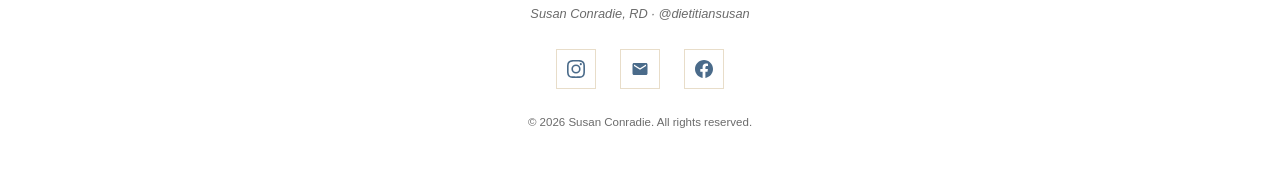
==== commit b489e18b: "Update program section to use expandable list format with detailed descriptions for each week" ====
--- a/index.html
+++ b/index.html
@@ -427,30 +427,64 @@
       opacity: 0.5;
     }
 
-    /* 8 weeks — compact list */
+    /* 8 weeks — expandable list */
     .program__weeks {
-      list-style: none;
       display: grid;
       grid-template-columns: 1fr;
       gap: 0.5rem;
-      max-width: 520px;
+      max-width: 560px;
       margin: 0 auto 4rem;
       text-align: left;
     }
     .program__week {
-      padding: 0.7rem 1.1rem;
       background: rgba(255,255,255,0.04);
       border-left: 2px solid var(--accent-blue);
+    }
+    .program__week summary {
+      padding: 0.85rem 1.1rem;
       font-family: var(--font-display);
       font-size: 1rem;
       font-weight: 500;
       color: var(--white);
       letter-spacing: 0.01em;
-    }
-    @media (min-width: 640px) {
-      .program__weeks {
-        grid-template-columns: 1fr 1fr;
-      }
+      cursor: pointer;
+      list-style: none;
+      display: flex;
+      align-items: center;
+      justify-content: space-between;
+      gap: 1rem;
+      user-select: none;
+      transition: color 0.2s ease;
+    }
+    .program__week summary::-webkit-details-marker { display: none; }
+    .program__week summary:hover { color: var(--beige); }
+    .program__week-toggle {
+      flex-shrink: 0;
+      width: 22px;
+      height: 22px;
+      border: 1px solid var(--accent-blue);
+      border-radius: 50%;
+      display: inline-flex;
+      align-items: center;
+      justify-content: center;
+      color: var(--accent-blue);
+      font-family: var(--font-body);
+      font-size: 1.1rem;
+      line-height: 1;
+      font-weight: 300;
+      transition: transform 0.25s ease, background 0.25s ease, color 0.25s ease;
+    }
+    .program__week[open] .program__week-toggle {
+      transform: rotate(45deg);
+      background: var(--accent-blue);
+      color: var(--navy);
+    }
+    .program__week-desc {
+      padding: 0 1.1rem 1.1rem;
+      font-family: var(--font-body);
+      font-size: 0.88rem;
+      line-height: 1.7;
+      color: rgba(255,255,255,0.78);
     }
 
     /* Details: investment + dates side by side */
@@ -868,16 +902,92 @@
 
       <!-- The eight weeks -->
       <h3 class="program__subhead fade-in">The Eight Weeks</h3>
-      <ul class="program__weeks fade-in">
-        <li class="program__week">Who You Were Made to Be</li>
-        <li class="program__week">Breaking the Diet Cycle</li>
-        <li class="program__week">Add, Don't Subtract</li>
-        <li class="program__week">Sacred Rest</li>
-        <li class="program__week">Listening to Your Body</li>
-        <li class="program__week">The Healing Table</li>
-        <li class="program__week">Nourishing Your Family</li>
-        <li class="program__week">The Road Ahead</li>
-      </ul>
+      <div class="program__weeks fade-in">
+        <details class="program__week">
+          <summary>
+            <span>Week 1 &middot; Who You Were Made to Be</span>
+            <span class="program__week-toggle" aria-hidden="true">+</span>
+          </summary>
+          <p class="program__week-desc">
+            Identity, before anything else. You don't need another diet &mdash;
+            you need to remember who you were made to be. We begin with the
+            foundation everything else rests on.
+          </p>
+        </details>
+        <details class="program__week">
+          <summary>
+            <span>Week 2 &middot; Breaking the Diet Cycle</span>
+            <span class="program__week-toggle" aria-hidden="true">+</span>
+          </summary>
+          <p class="program__week-desc">
+            Why willpower keeps failing you. The reason isn't a character flaw &mdash;
+            it's a system designed to fail. And the stakes are higher than your jeans.
+          </p>
+        </details>
+        <details class="program__week">
+          <summary>
+            <span>Week 3 &middot; Add, Don't Subtract</span>
+            <span class="program__week-toggle" aria-hidden="true">+</span>
+          </summary>
+          <p class="program__week-desc">
+            The only nutrition rule I give my clients. God's economy has always
+            been addition &mdash; He adds grace, love, forgiveness. We follow
+            His lead at the table too.
+          </p>
+        </details>
+        <details class="program__week">
+          <summary>
+            <span>Week 4 &middot; Sacred Rest</span>
+            <span class="program__week-toggle" aria-hidden="true">+</span>
+          </summary>
+          <p class="program__week-desc">
+            Rest as obedience, not laziness. Rest is not weakness &mdash; it is
+            wisdom. You were made for rhythm, not relentlessness.
+          </p>
+        </details>
+        <details class="program__week">
+          <summary>
+            <span>Week 5 &middot; Listening to Your Body</span>
+            <span class="program__week-toggle" aria-hidden="true">+</span>
+          </summary>
+          <p class="program__week-desc">
+            Rebuilding trust with your own body. Your body is a temple &mdash;
+            not because of what you have done with it, but because of Who lives in it.
+          </p>
+        </details>
+        <details class="program__week">
+          <summary>
+            <span>Week 6 &middot; The Healing Table</span>
+            <span class="program__week-toggle" aria-hidden="true">+</span>
+          </summary>
+          <p class="program__week-desc">
+            The forgiveness work. The week most women say changed everything.
+            Inner healing begins with forgiveness &mdash; and the source of that
+            forgiveness is not yourself. It is Christ.
+          </p>
+        </details>
+        <details class="program__week">
+          <summary>
+            <span>Week 7 &middot; Nourishing Your Family</span>
+            <span class="program__week-toggle" aria-hidden="true">+</span>
+          </summary>
+          <p class="program__week-desc">
+            Feeding your family without passing on diet culture. The family
+            table is where the next generation learns what food is for.
+          </p>
+        </details>
+        <details class="program__week">
+          <summary>
+            <span>Week 8 &middot; The Road Ahead</span>
+            <span class="program__week-toggle" aria-hidden="true">+</span>
+          </summary>
+          <p class="program__week-desc">
+            The letter you'll write to your future self. Vision is the
+            destination. Excellence &mdash; showing up again &mdash; is the path.
+            Perfection was never the standard.
+          </p>
+        </details>
+      </div>
 
       <!-- Investment + dates -->
       <div class="program__details fade-in">
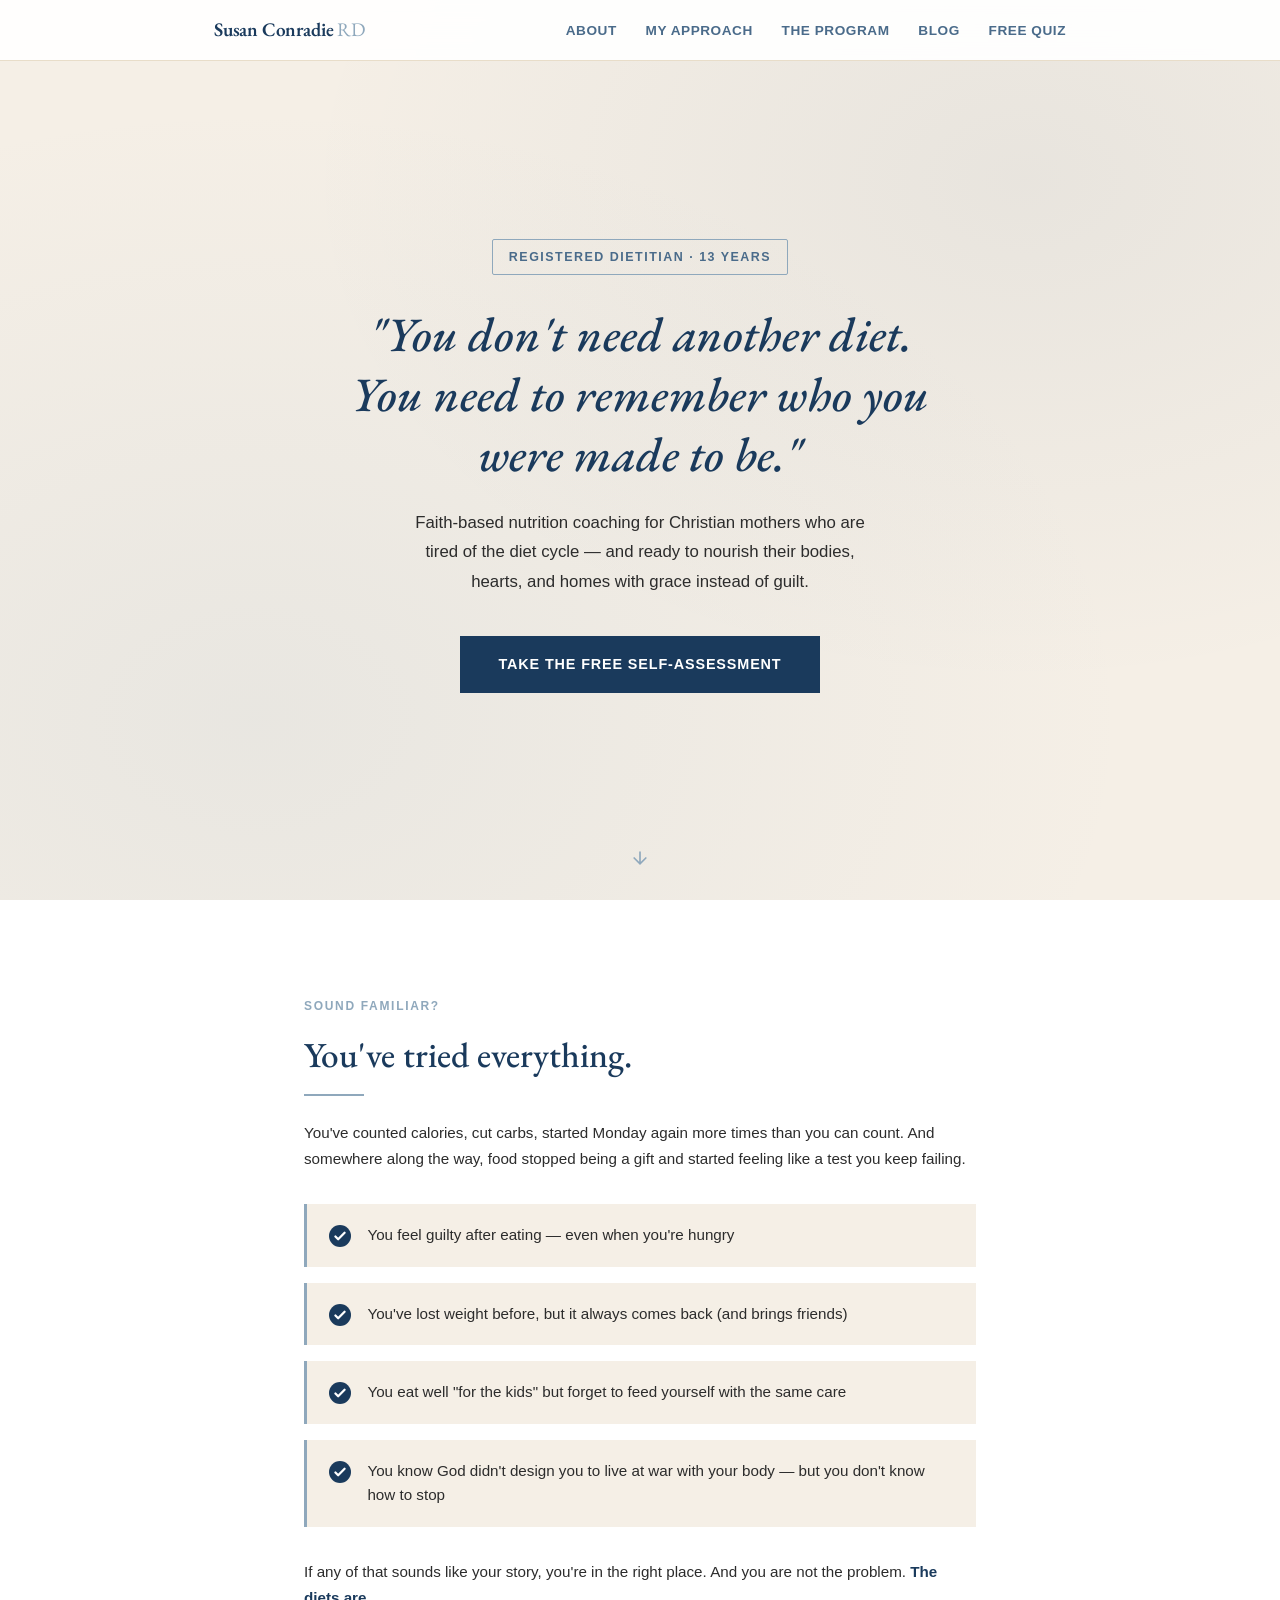
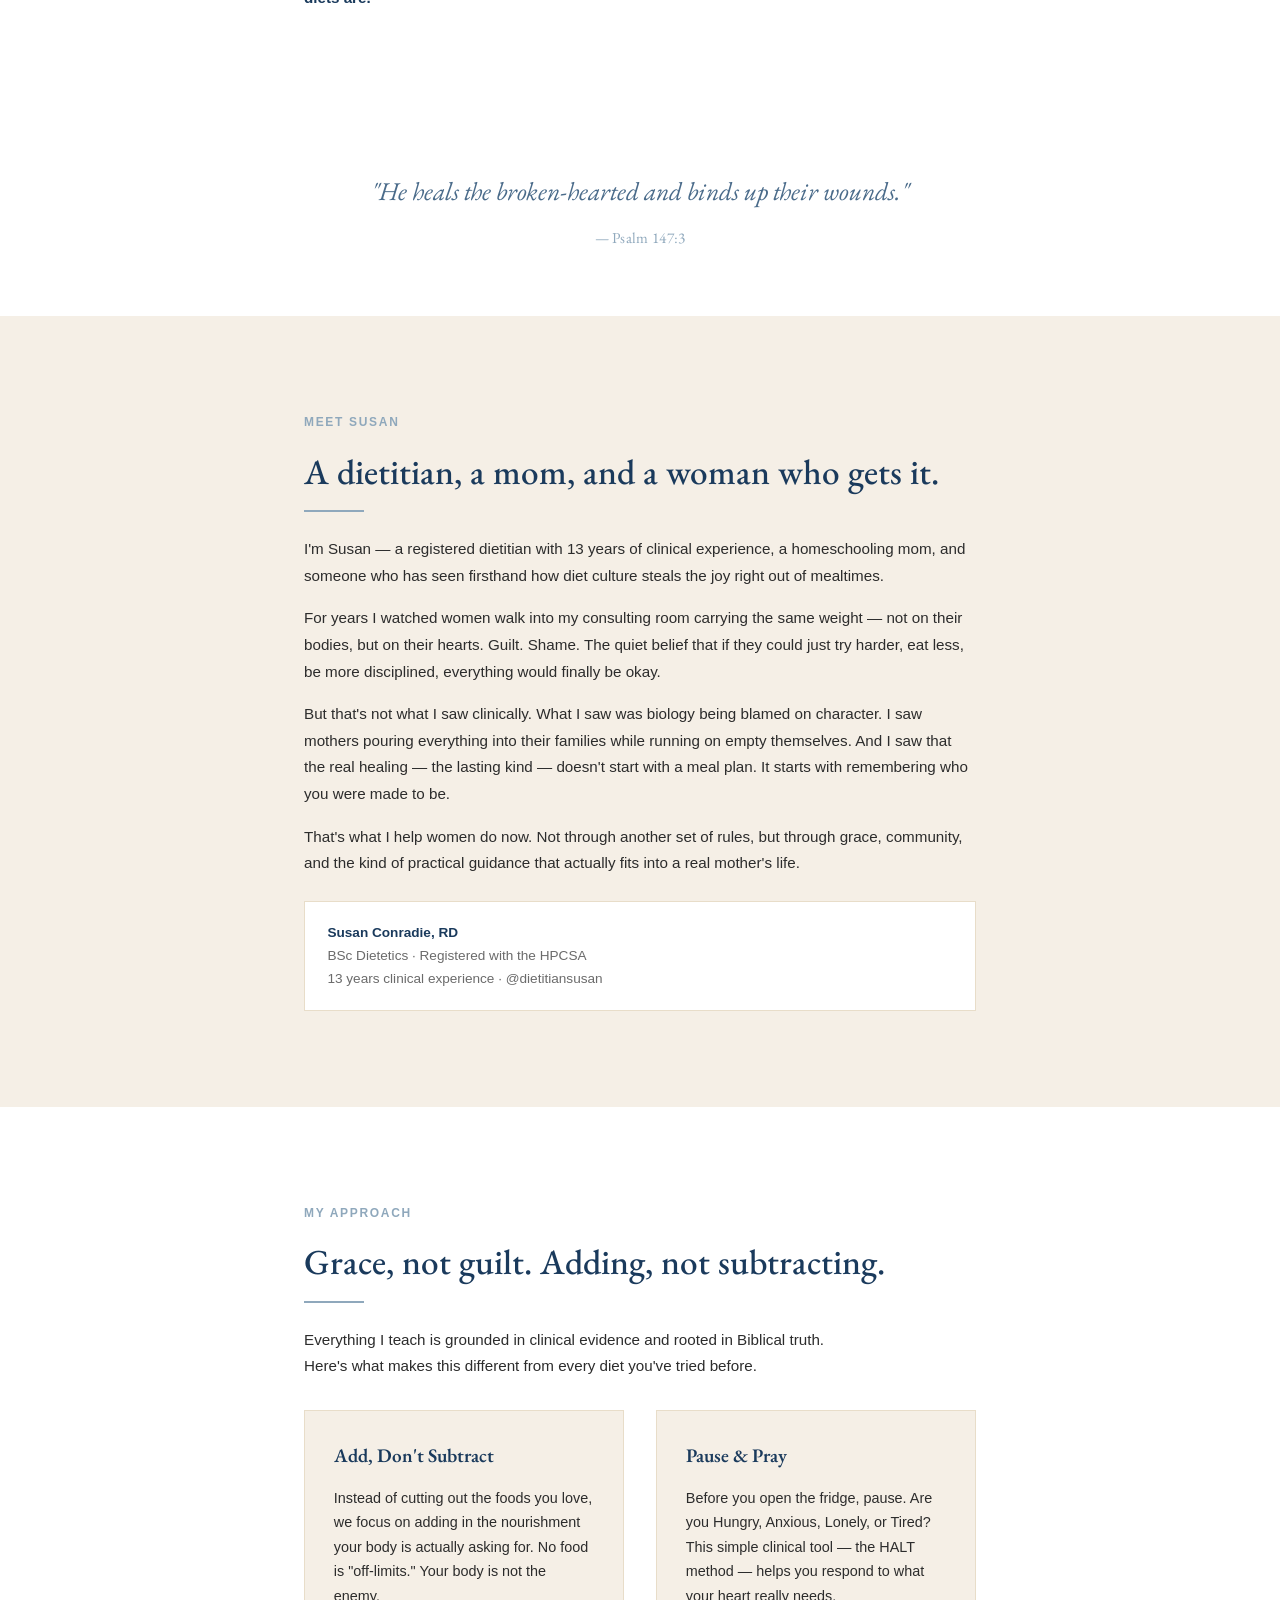
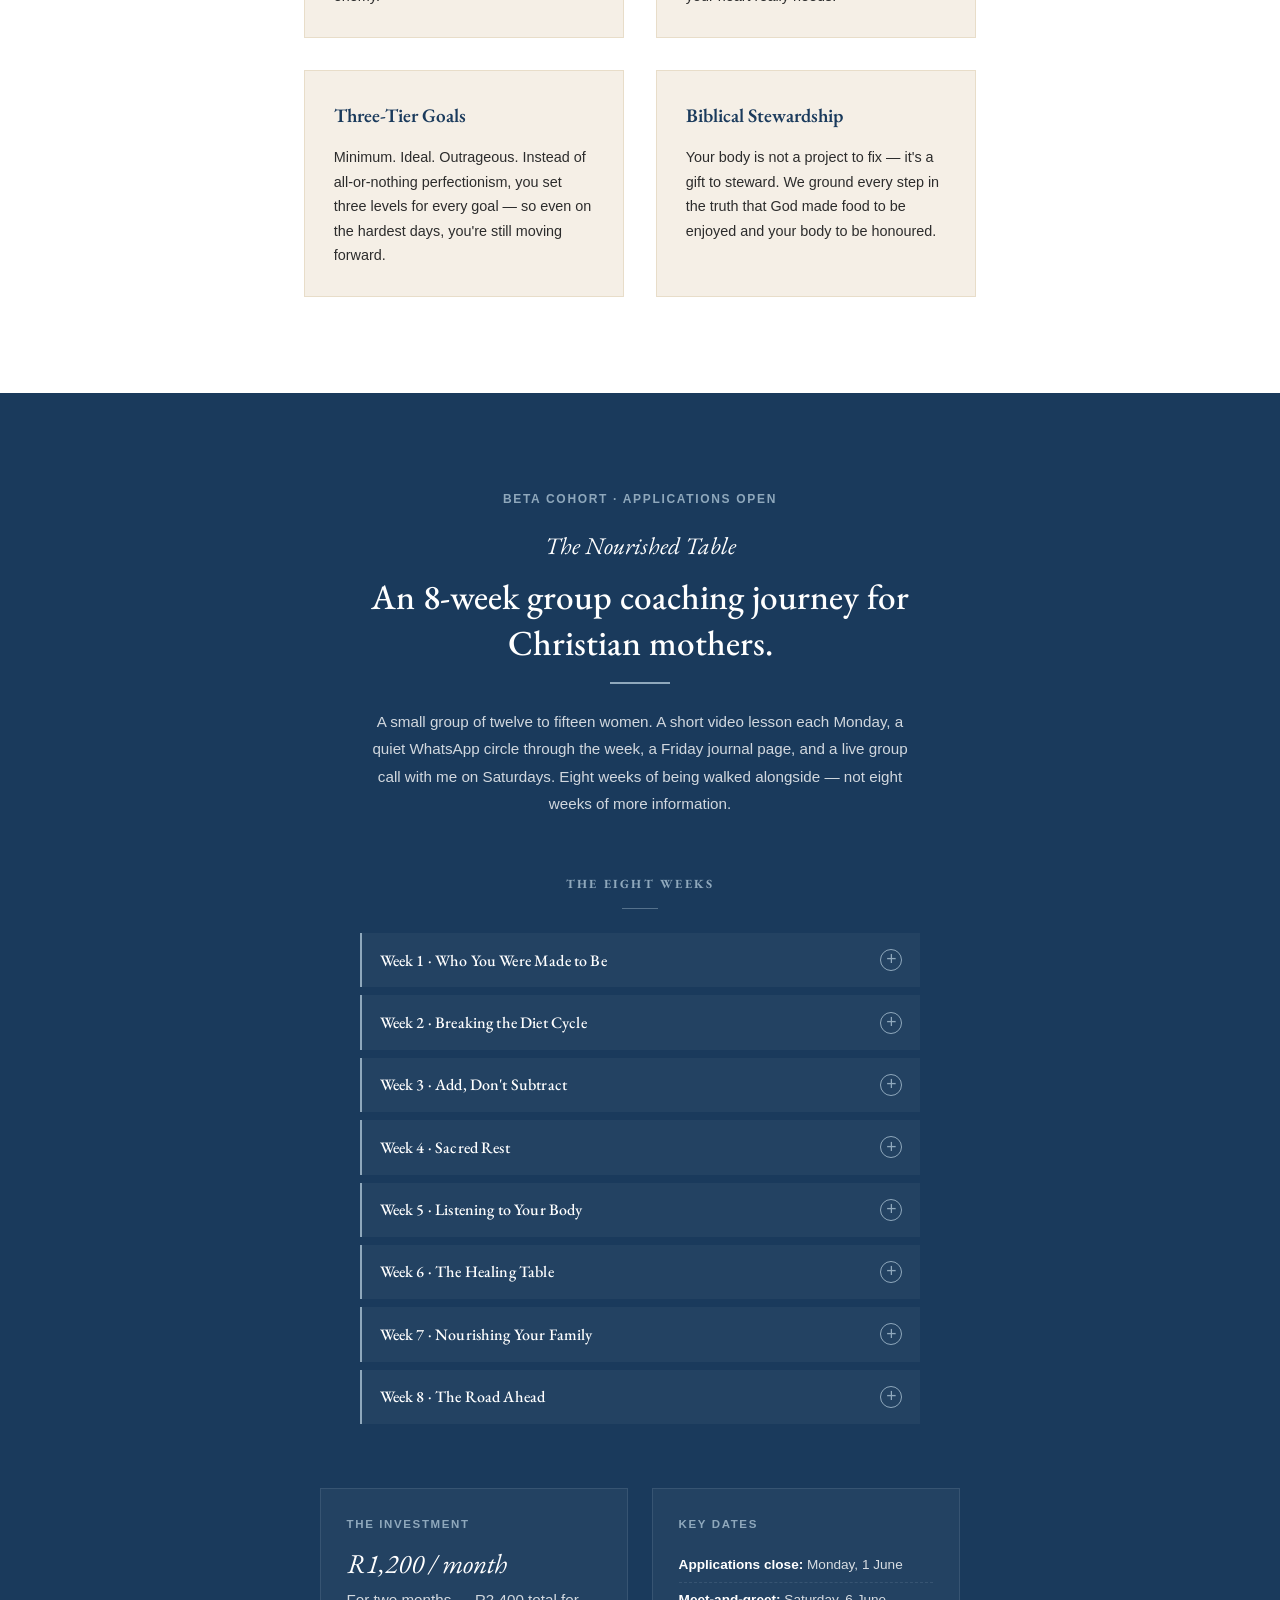
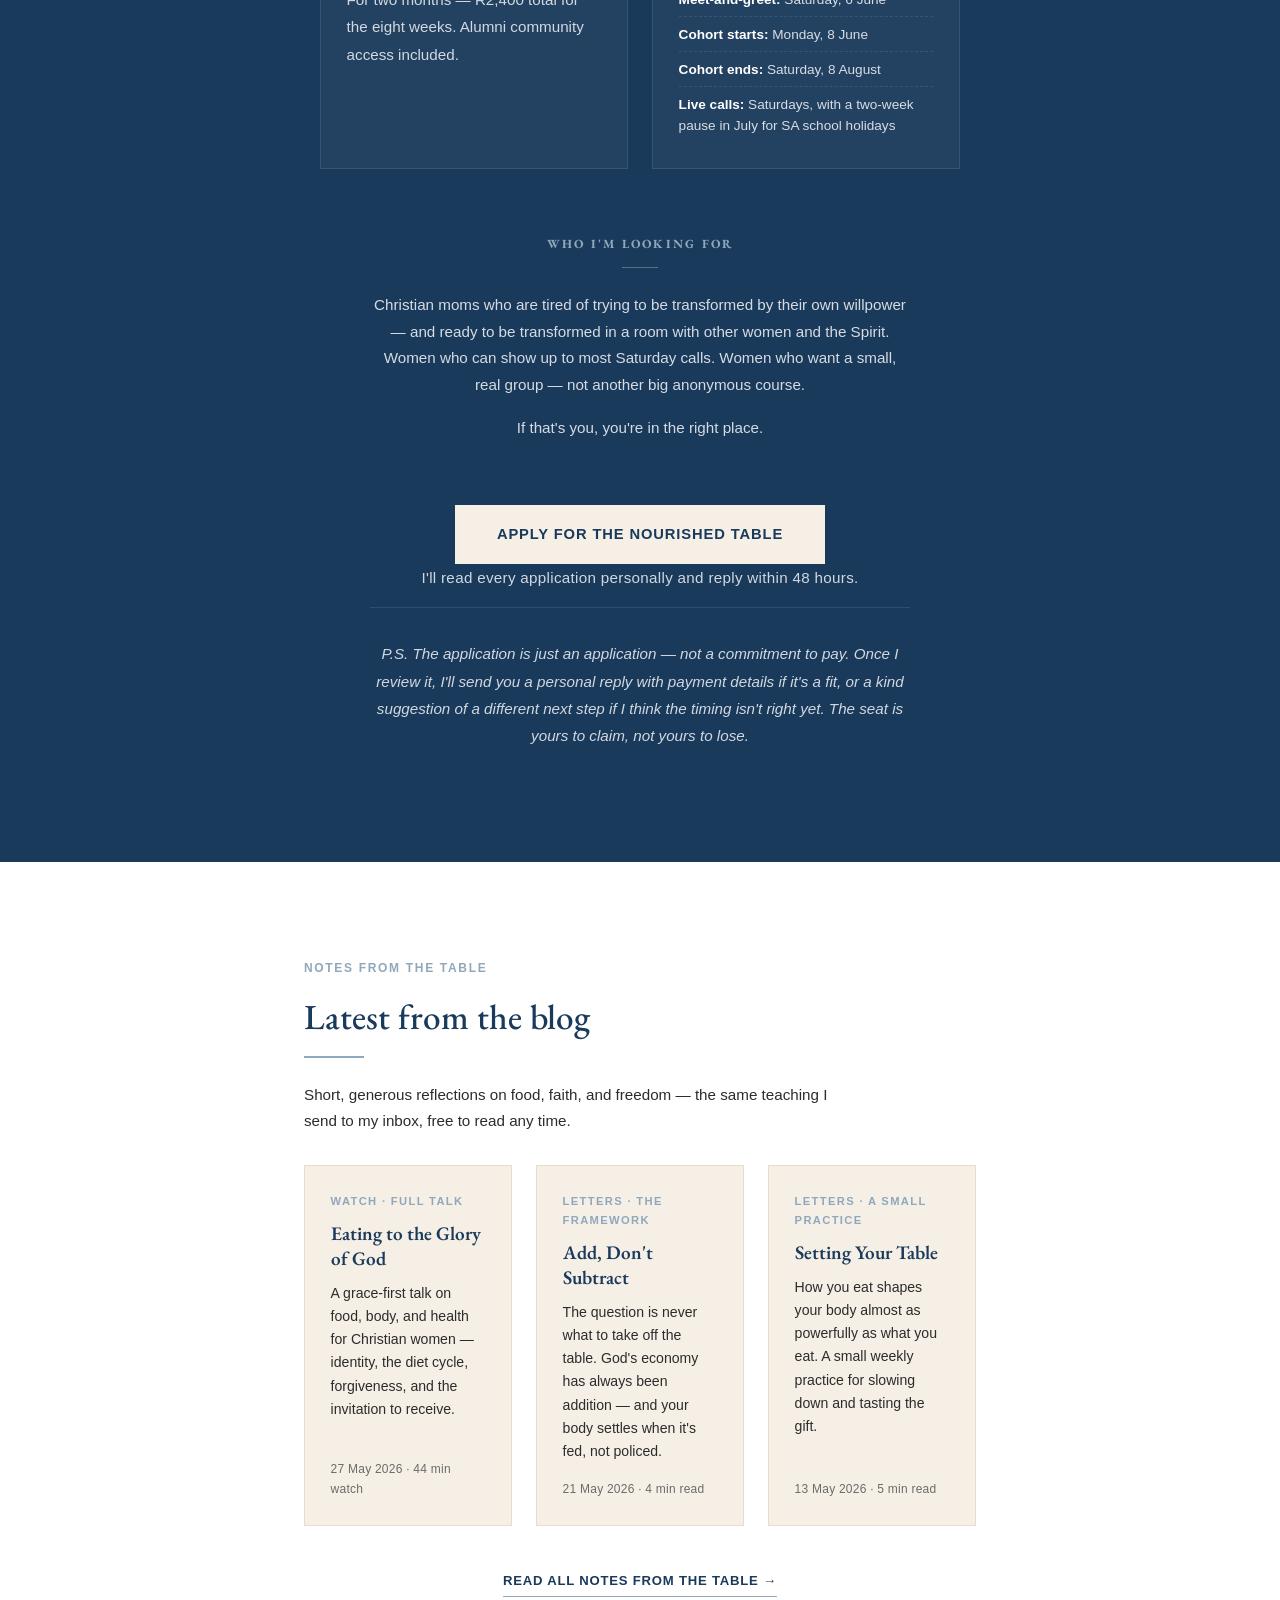
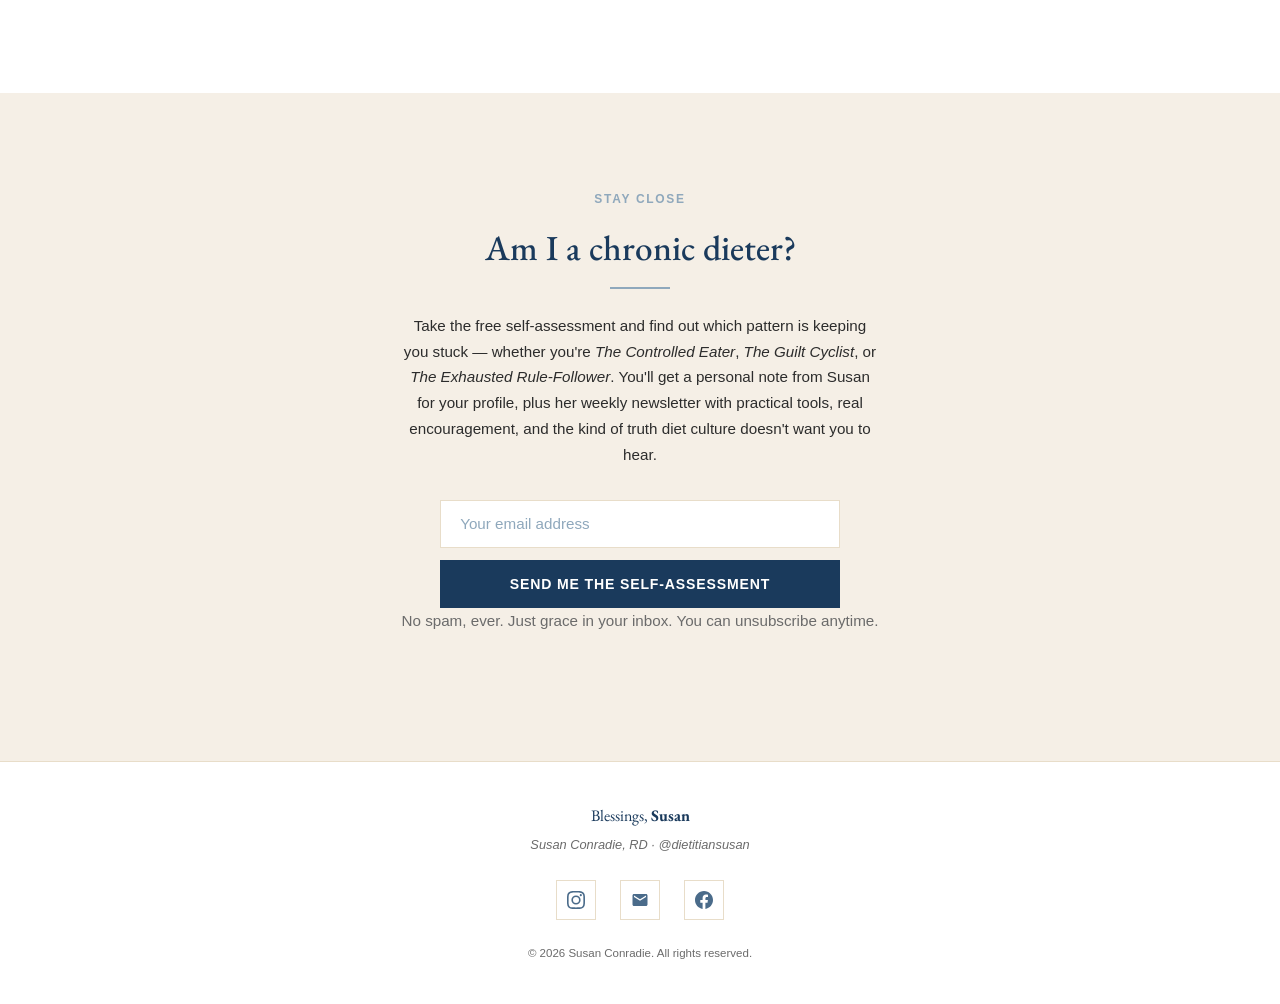
==== commit 01a33d27: "Add Notes from the Table blog section Add a blog built from the newsletters, reformatted as evergree" ====
--- a/index.html
+++ b/index.html
@@ -366,6 +366,77 @@
         grid-template-columns: 1fr 1fr;
       }
     }
+
+    /* ── Latest from the Blog ─────────────────────────────────── */
+    .blog-teaser { background: var(--white); }
+    .blog-teaser__grid {
+      margin-top: 2rem;
+      display: grid;
+      grid-template-columns: 1fr;
+      gap: 1.5rem;
+    }
+    @media (min-width: 720px) {
+      .blog-teaser__grid { grid-template-columns: repeat(3, 1fr); }
+    }
+    .blog-teaser__card {
+      display: flex;
+      flex-direction: column;
+      padding: 1.6rem;
+      background: var(--beige);
+      border: 1px solid var(--beige-dark);
+      text-decoration: none;
+      color: var(--body-text);
+      transition: transform 0.2s ease, box-shadow 0.2s ease, border-color 0.2s ease;
+    }
+    .blog-teaser__card:hover {
+      transform: translateY(-3px);
+      box-shadow: 0 10px 30px rgba(26,58,92,0.08);
+      border-color: var(--accent-blue);
+    }
+    .blog-teaser__tag {
+      font-size: 0.7rem;
+      letter-spacing: 0.12em;
+      text-transform: uppercase;
+      color: var(--accent-blue);
+      font-weight: 700;
+      margin-bottom: 0.7rem;
+    }
+    .blog-teaser__card h3 {
+      font-family: var(--font-display);
+      font-size: 1.2rem;
+      font-weight: 600;
+      color: var(--navy);
+      line-height: 1.3;
+      margin-bottom: 0.6rem;
+    }
+    .blog-teaser__card p {
+      font-size: 0.88rem;
+      line-height: 1.65;
+      color: var(--body-text);
+      margin-bottom: 1rem;
+      flex-grow: 1;
+    }
+    .blog-teaser__meta {
+      font-size: 0.75rem;
+      color: var(--muted);
+      letter-spacing: 0.02em;
+    }
+    .blog-teaser__all { text-align: center; margin-top: 2.5rem; }
+    .blog-teaser__all a {
+      display: inline-flex;
+      align-items: center;
+      gap: 0.45rem;
+      font-size: 0.82rem;
+      font-weight: 700;
+      letter-spacing: 0.06em;
+      text-transform: uppercase;
+      color: var(--navy);
+      text-decoration: none;
+      border-bottom: 1px solid var(--accent-blue);
+      padding-bottom: 3px;
+      transition: gap 0.2s ease;
+    }
+    .blog-teaser__all a:hover { gap: 0.75rem; }
 
     /* ── The Nourished Table teaser ───────────────────────────── */
     .program {
@@ -739,6 +810,7 @@
         <li><a href="#about">About</a></li>
         <li><a href="#approach">My Approach</a></li>
         <li><a href="#program">The Program</a></li>
+        <li><a href="/blog/">Blog</a></li>
         <li><a href="#signup">Free Quiz</a></li>
       </ul>
     </div>
@@ -1042,6 +1114,50 @@
     </div>
   </section>
 
+  <!-- ── Latest from the Blog ────────────────────────────────── -->
+  <section class="blog-teaser" id="blog">
+    <div class="container">
+      <div class="section-label fade-in">Notes from the Table</div>
+      <h2 class="fade-in">Latest from the blog</h2>
+      <p class="fade-in" style="margin-bottom: 0.5rem; font-size: 0.95rem; max-width: 560px;">
+        Short, generous reflections on food, faith, and freedom — the same teaching I send to
+        my inbox, free to read any time.
+      </p>
+      <div class="blog-teaser__grid">
+        <a class="blog-teaser__card fade-in" href="/blog/eating-to-the-glory-of-god.html">
+          <div class="blog-teaser__tag">Watch &middot; Full talk</div>
+          <h3>Eating to the Glory of God</h3>
+          <p>
+            A grace-first talk on food, body, and health for Christian women — identity, the
+            diet cycle, forgiveness, and the invitation to receive.
+          </p>
+          <span class="blog-teaser__meta">27 May 2026 &middot; 44 min watch</span>
+        </a>
+        <a class="blog-teaser__card fade-in" href="/blog/add-dont-subtract.html">
+          <div class="blog-teaser__tag">Letters &middot; The framework</div>
+          <h3>Add, Don't Subtract</h3>
+          <p>
+            The question is never what to take off the table. God's economy has always been
+            addition — and your body settles when it's fed, not policed.
+          </p>
+          <span class="blog-teaser__meta">21 May 2026 &middot; 4 min read</span>
+        </a>
+        <a class="blog-teaser__card fade-in" href="/blog/setting-your-table.html">
+          <div class="blog-teaser__tag">Letters &middot; A small practice</div>
+          <h3>Setting Your Table</h3>
+          <p>
+            How you eat shapes your body almost as powerfully as what you eat. A small weekly
+            practice for slowing down and tasting the gift.
+          </p>
+          <span class="blog-teaser__meta">13 May 2026 &middot; 5 min read</span>
+        </a>
+      </div>
+      <div class="blog-teaser__all fade-in">
+        <a href="/blog/">Read all notes from the table &rarr;</a>
+      </div>
+    </div>
+  </section>
+
   <!-- ── Signup / Lead Magnet ────────────────────────────────── -->
   <section class="signup" id="signup">
     <div class="container">
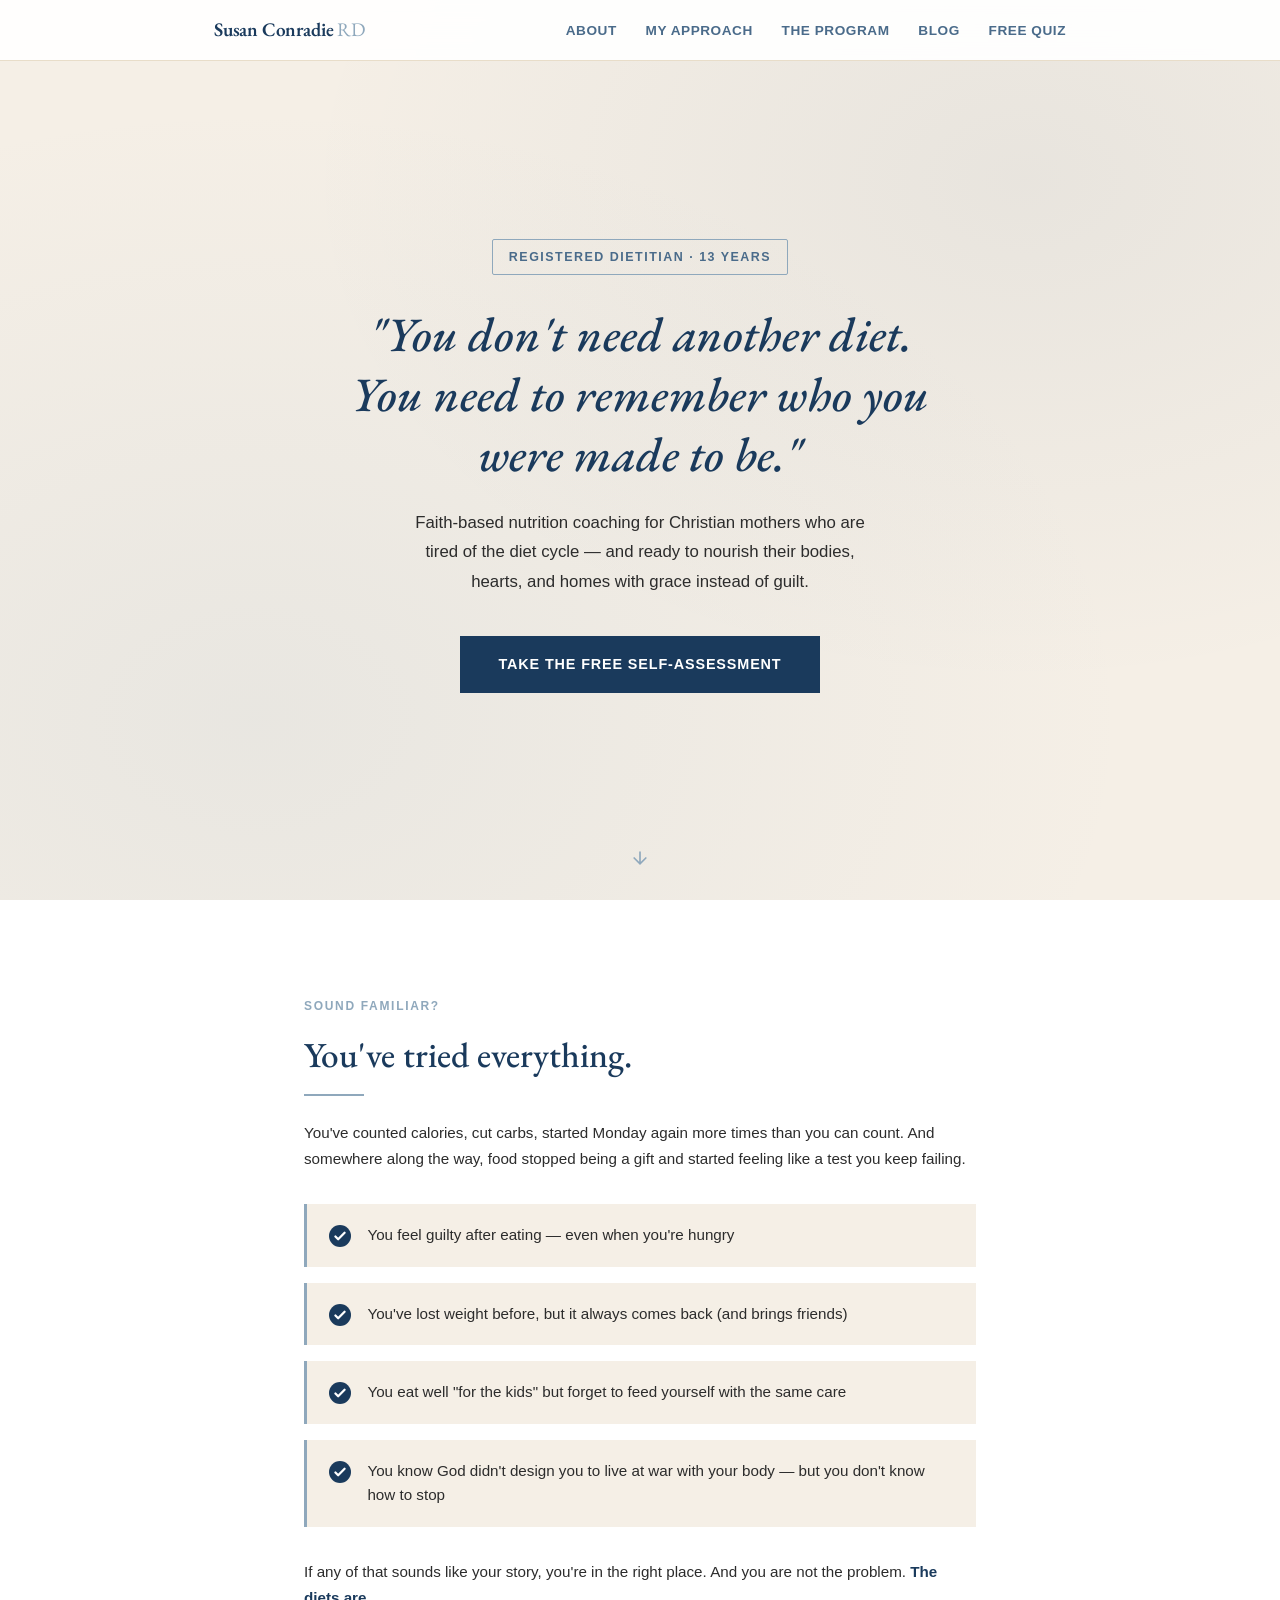
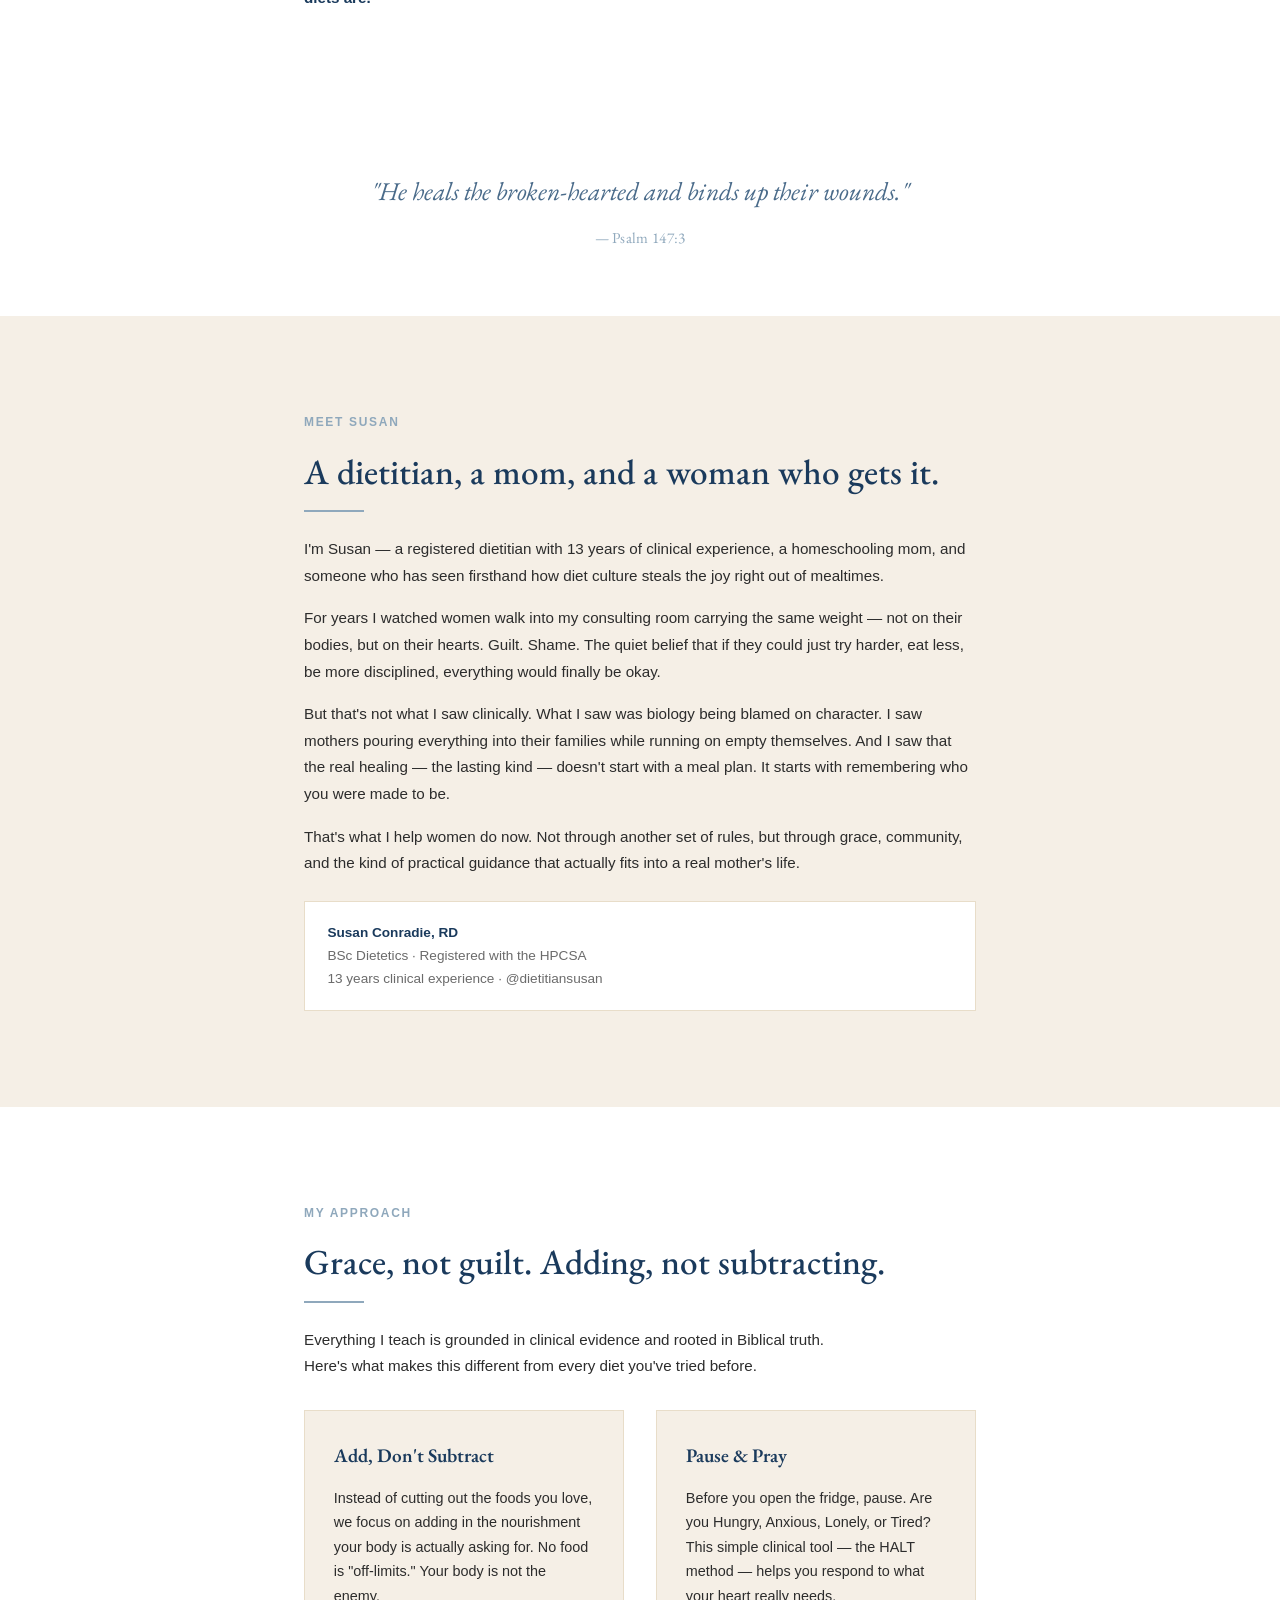
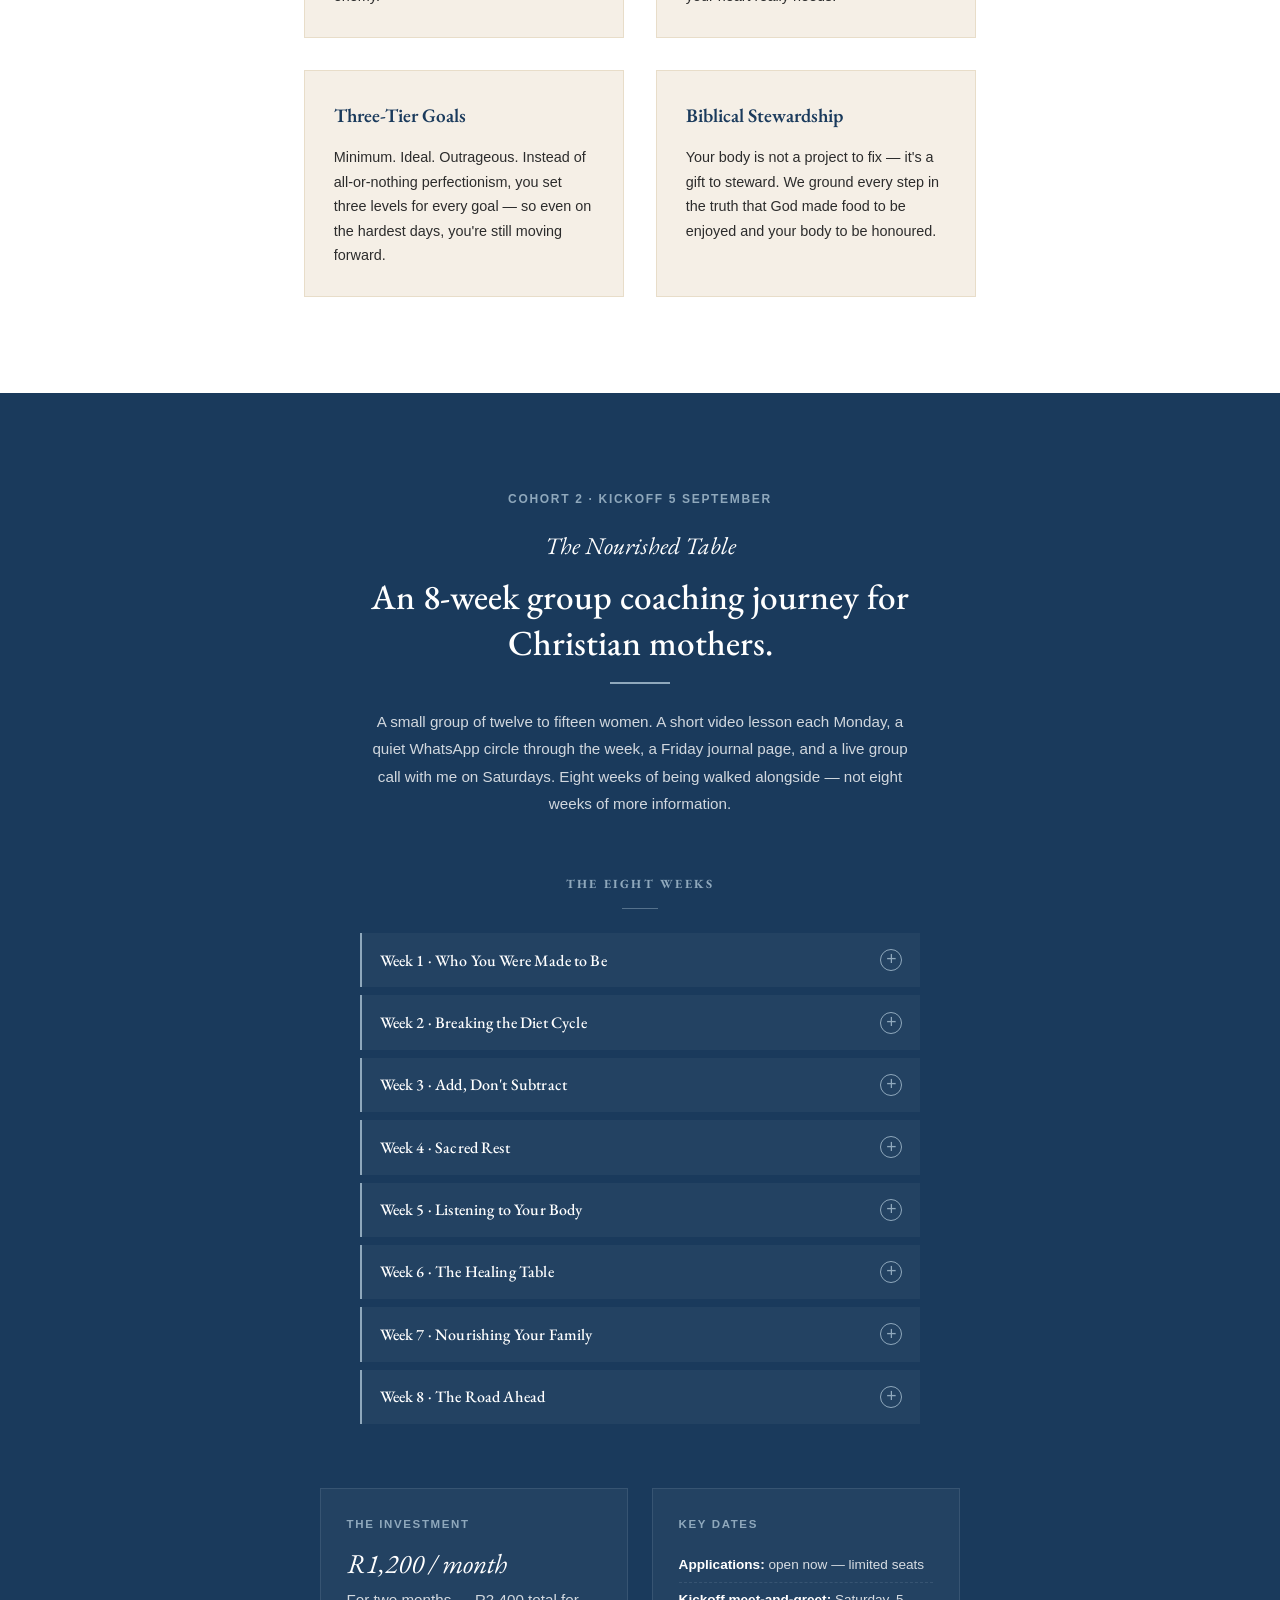
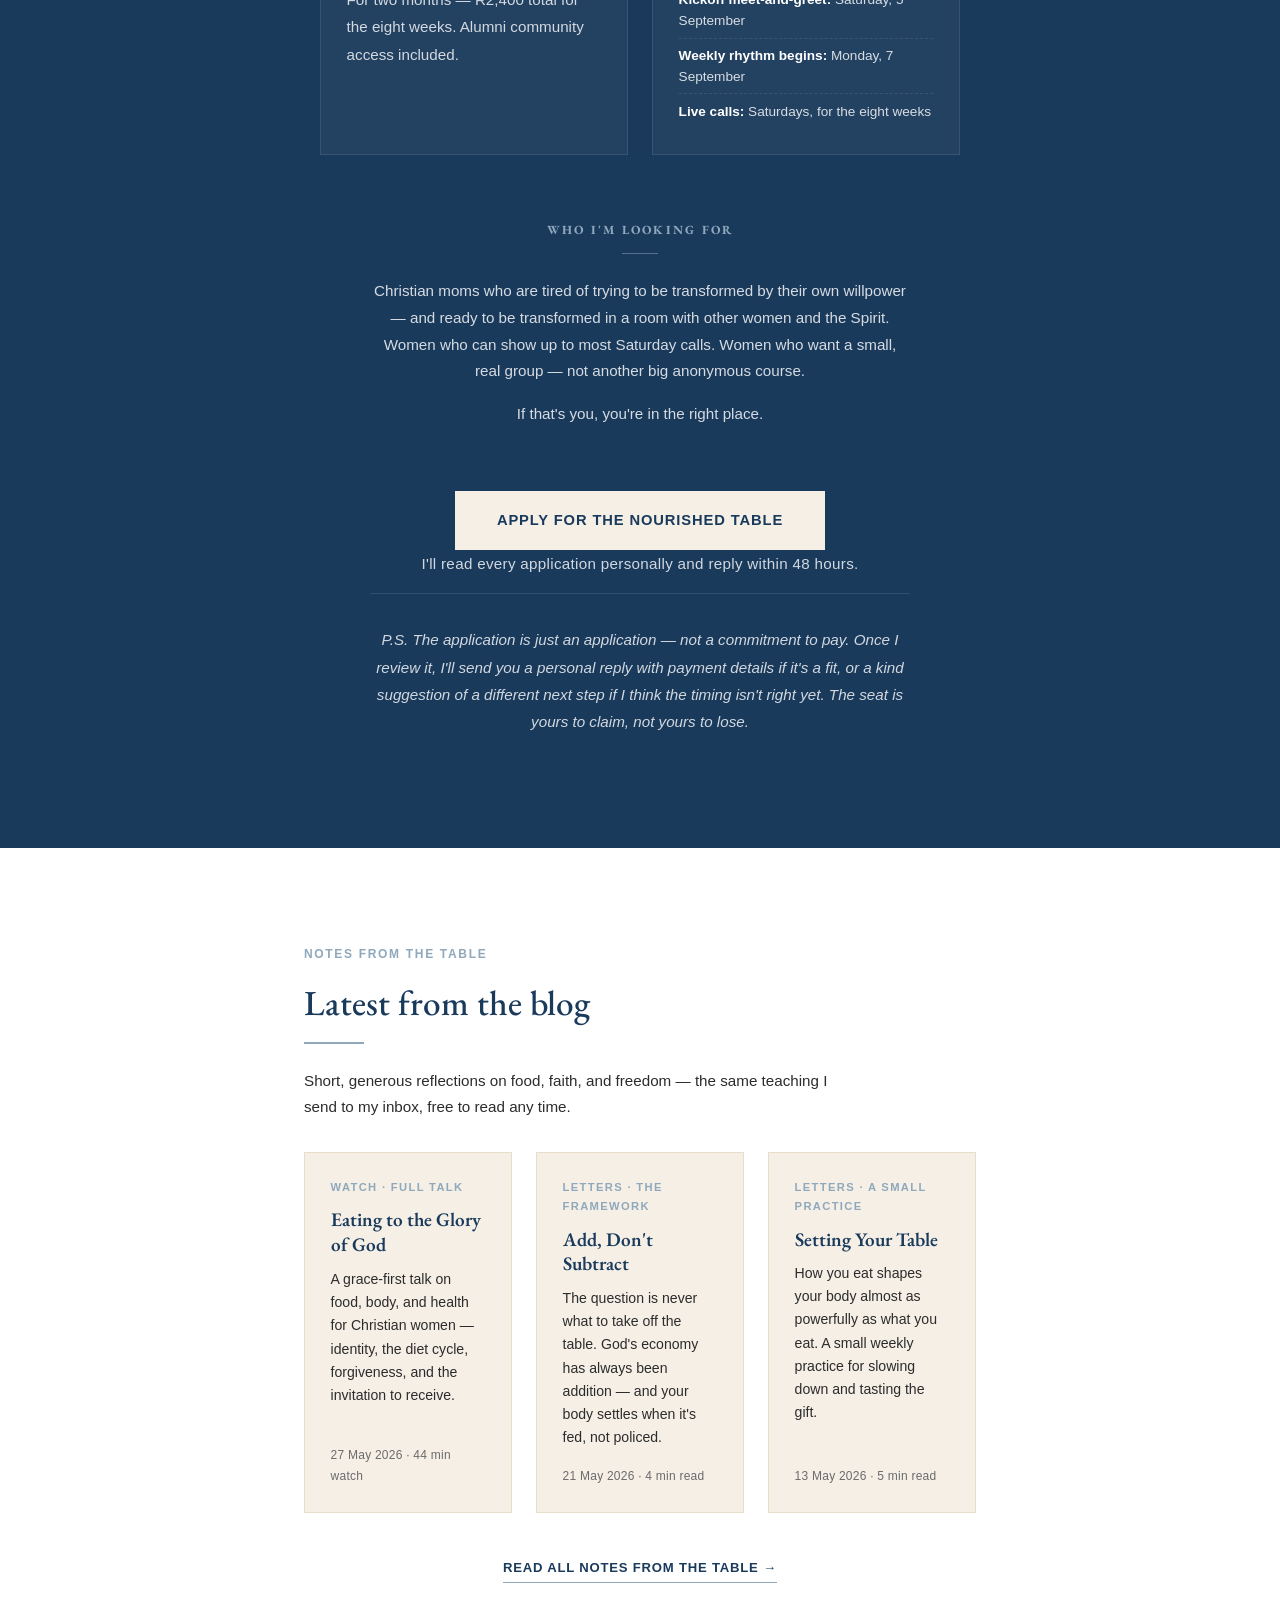
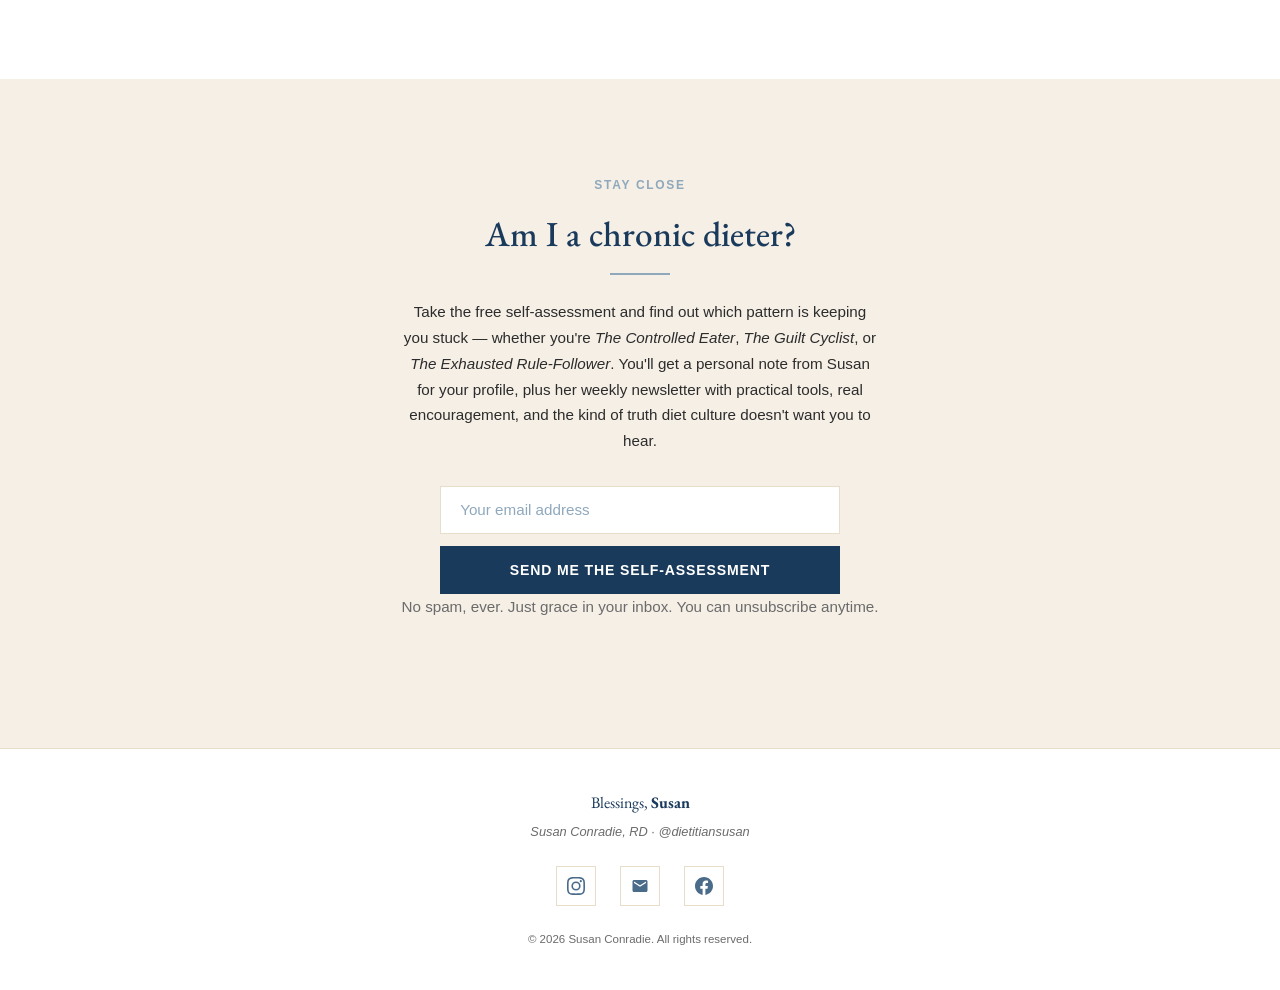
==== commit d04fa2c0: "Update program section for Cohort 2: kickoff Saturday 5 September Co-Authored-By: Claude Fable 5 <no" ====
--- a/index.html
+++ b/index.html
@@ -959,7 +959,7 @@
   <!-- ── The Nourished Table — full program section ──────────── -->
   <section class="program" id="program">
     <div class="container">
-      <div class="section-label fade-in">Beta Cohort · Applications Open</div>
+      <div class="section-label fade-in">Cohort 2 · Kickoff 5 September</div>
       <div class="program__name fade-in">The Nourished Table</div>
       <h2 class="fade-in">An 8-week group coaching journey for Christian mothers.</h2>
 
@@ -1074,11 +1074,10 @@
         <div class="program__detail-card">
           <div class="program__detail-label">Key Dates</div>
           <ul class="program__dates">
-            <li><strong>Applications close:</strong> Monday, 1 June</li>
-            <li><strong>Meet-and-greet:</strong> Saturday, 6 June</li>
-            <li><strong>Cohort starts:</strong> Monday, 8 June</li>
-            <li><strong>Cohort ends:</strong> Saturday, 8 August</li>
-            <li><strong>Live calls:</strong> Saturdays, with a two-week pause in July for SA school holidays</li>
+            <li><strong>Applications:</strong> open now &mdash; limited seats</li>
+            <li><strong>Kickoff meet-and-greet:</strong> Saturday, 5 September</li>
+            <li><strong>Weekly rhythm begins:</strong> Monday, 7 September</li>
+            <li><strong>Live calls:</strong> Saturdays, for the eight weeks</li>
           </ul>
         </div>
       </div>
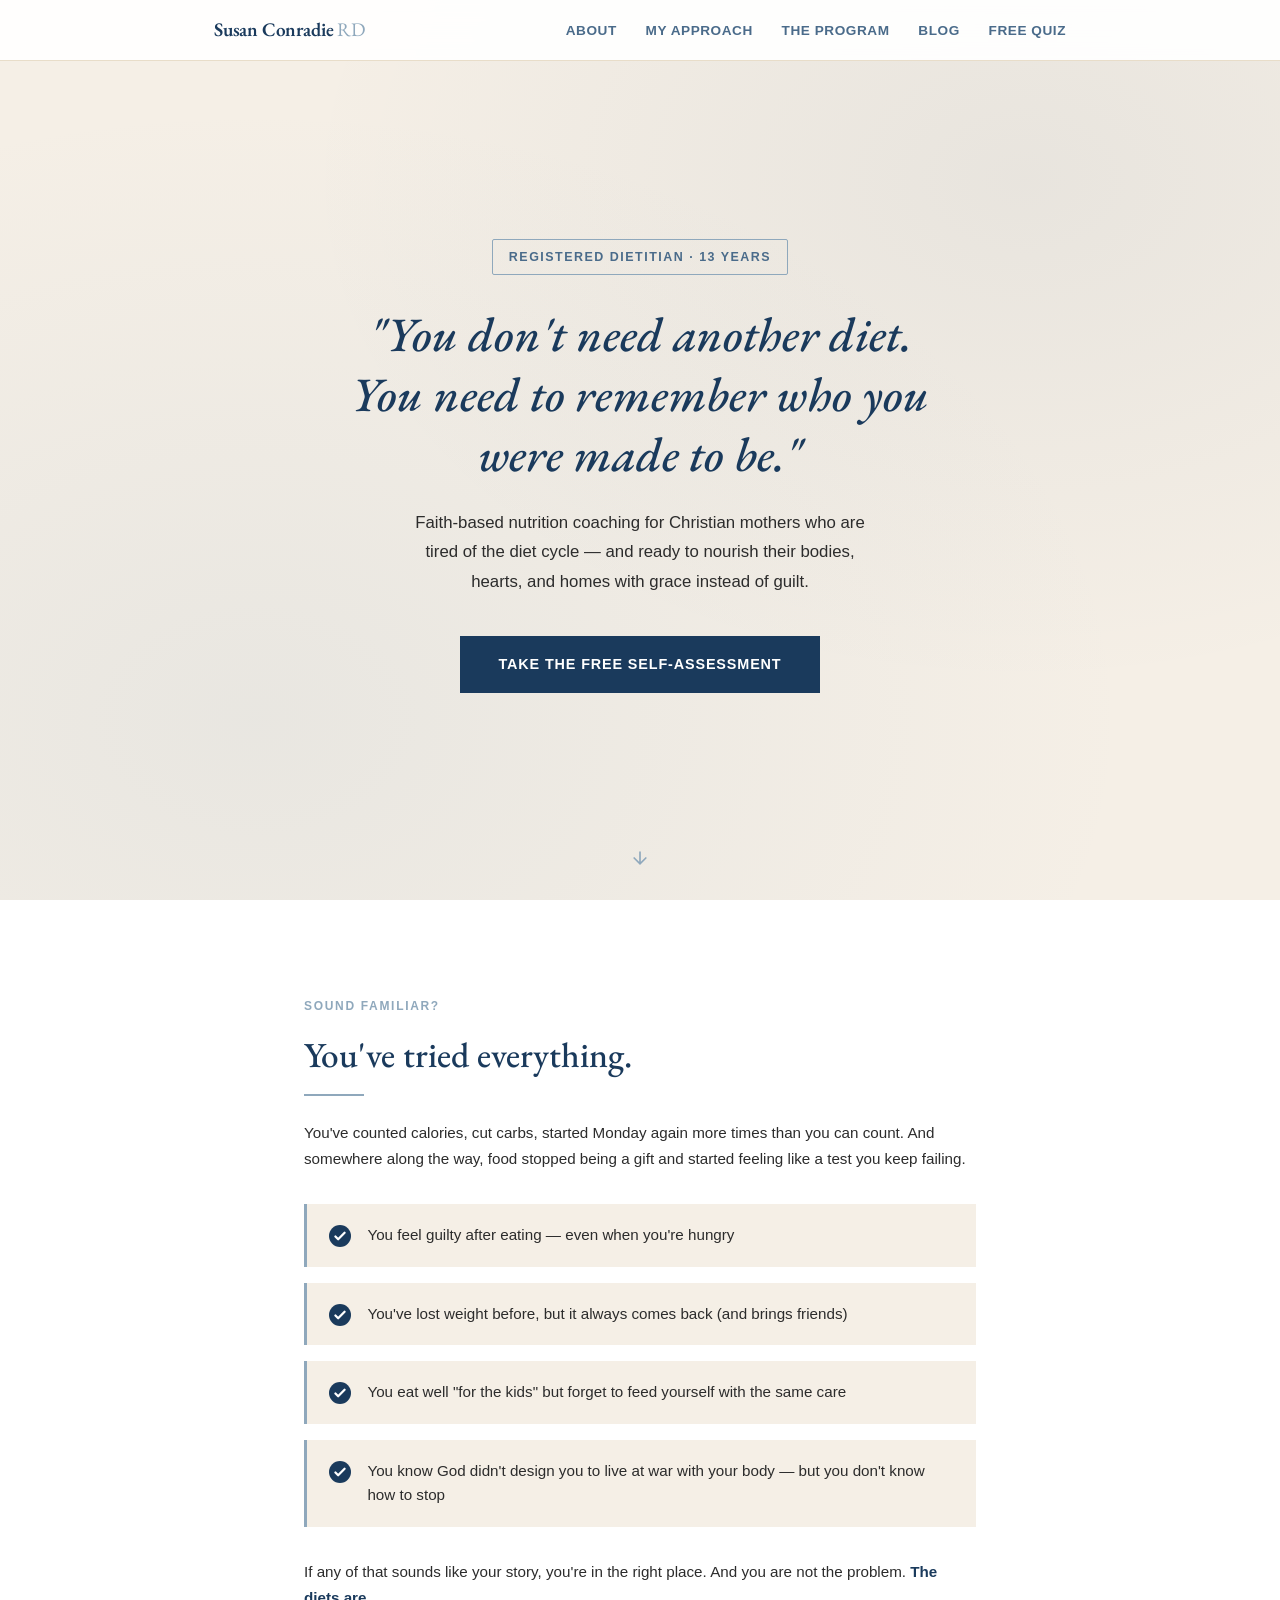
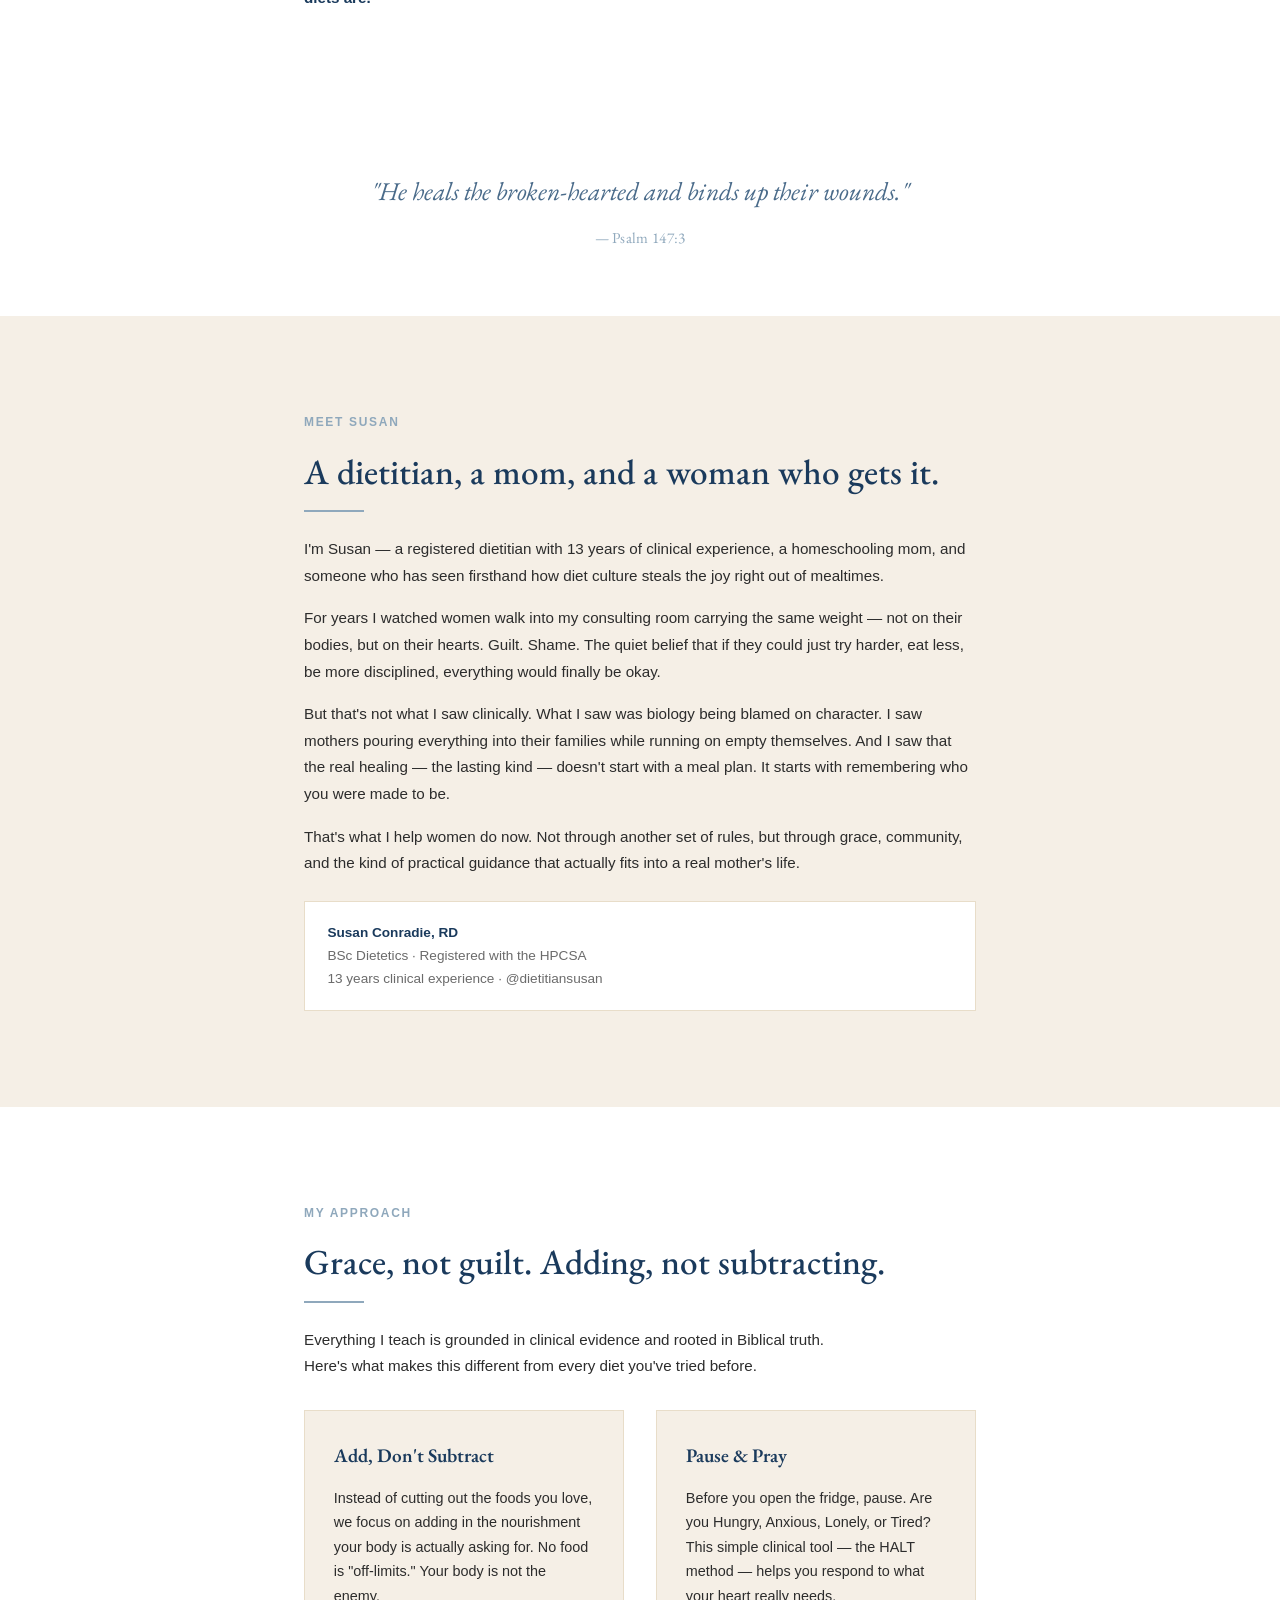
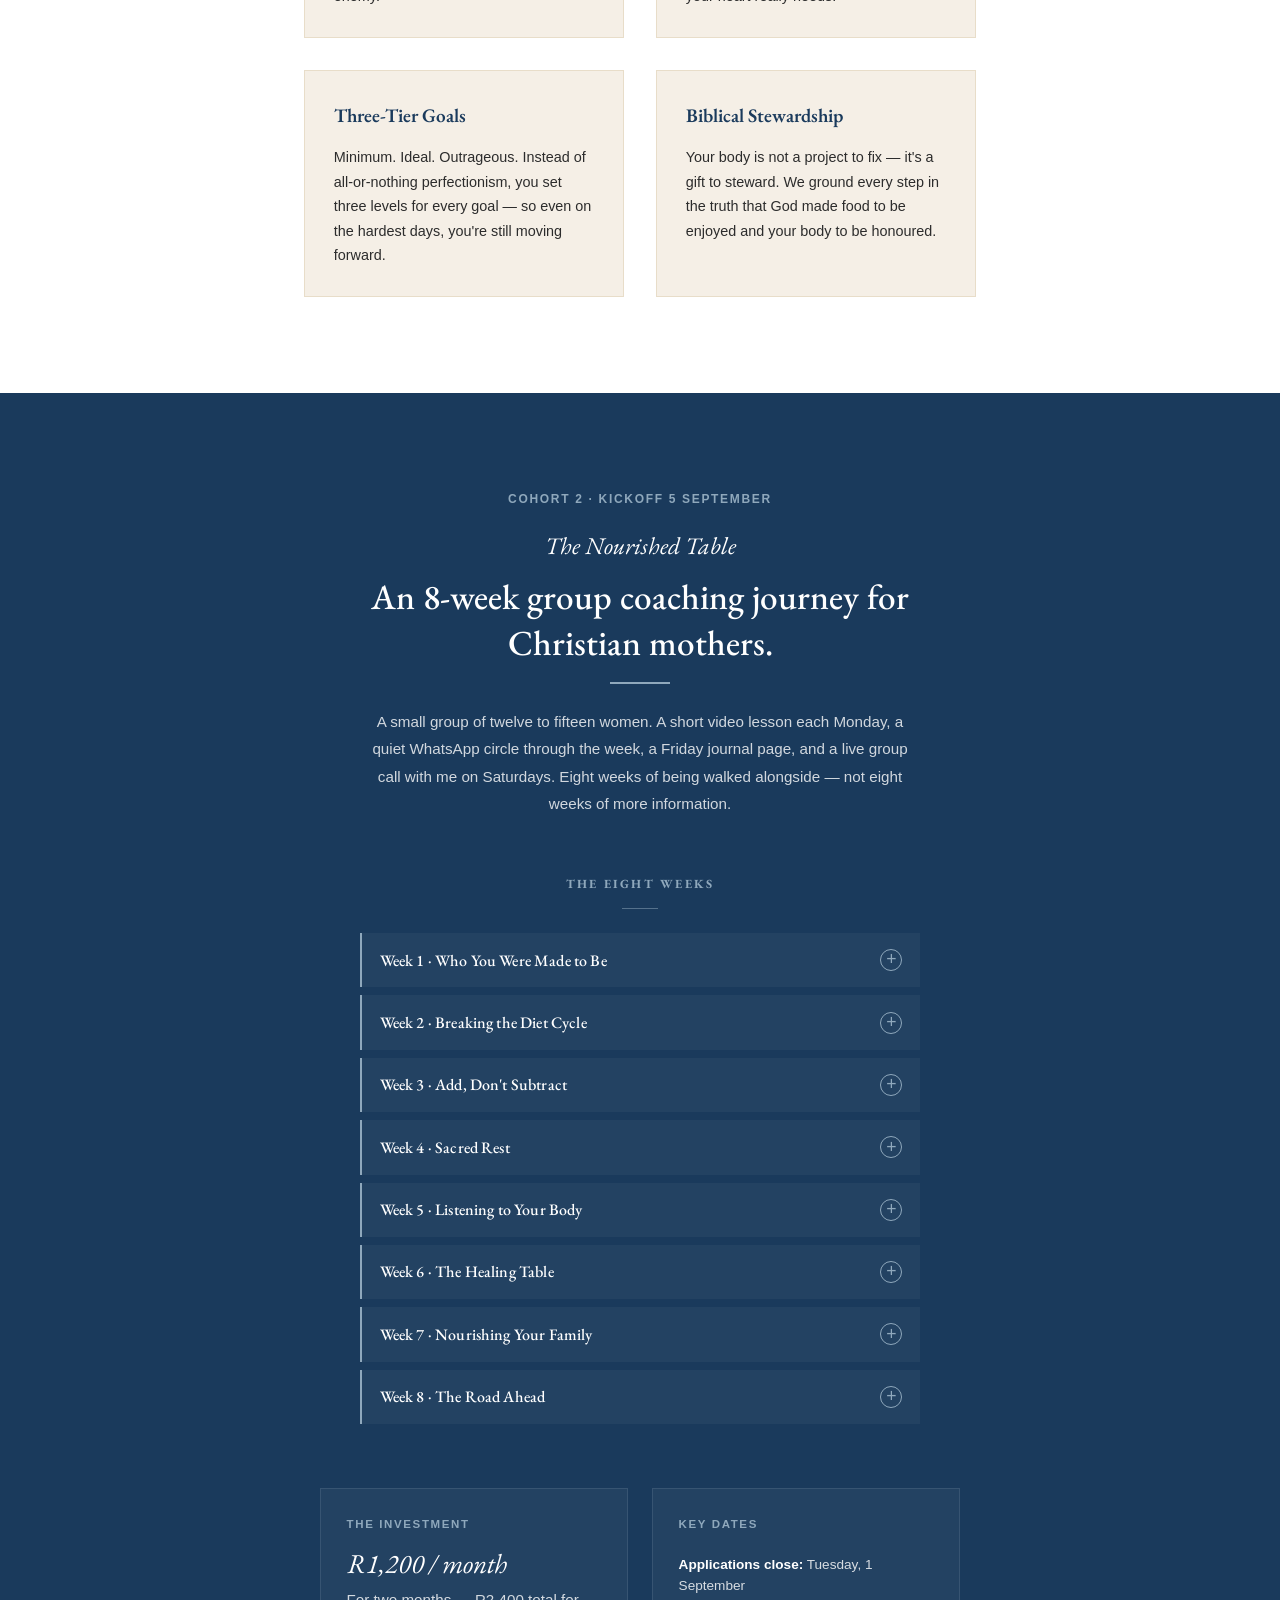
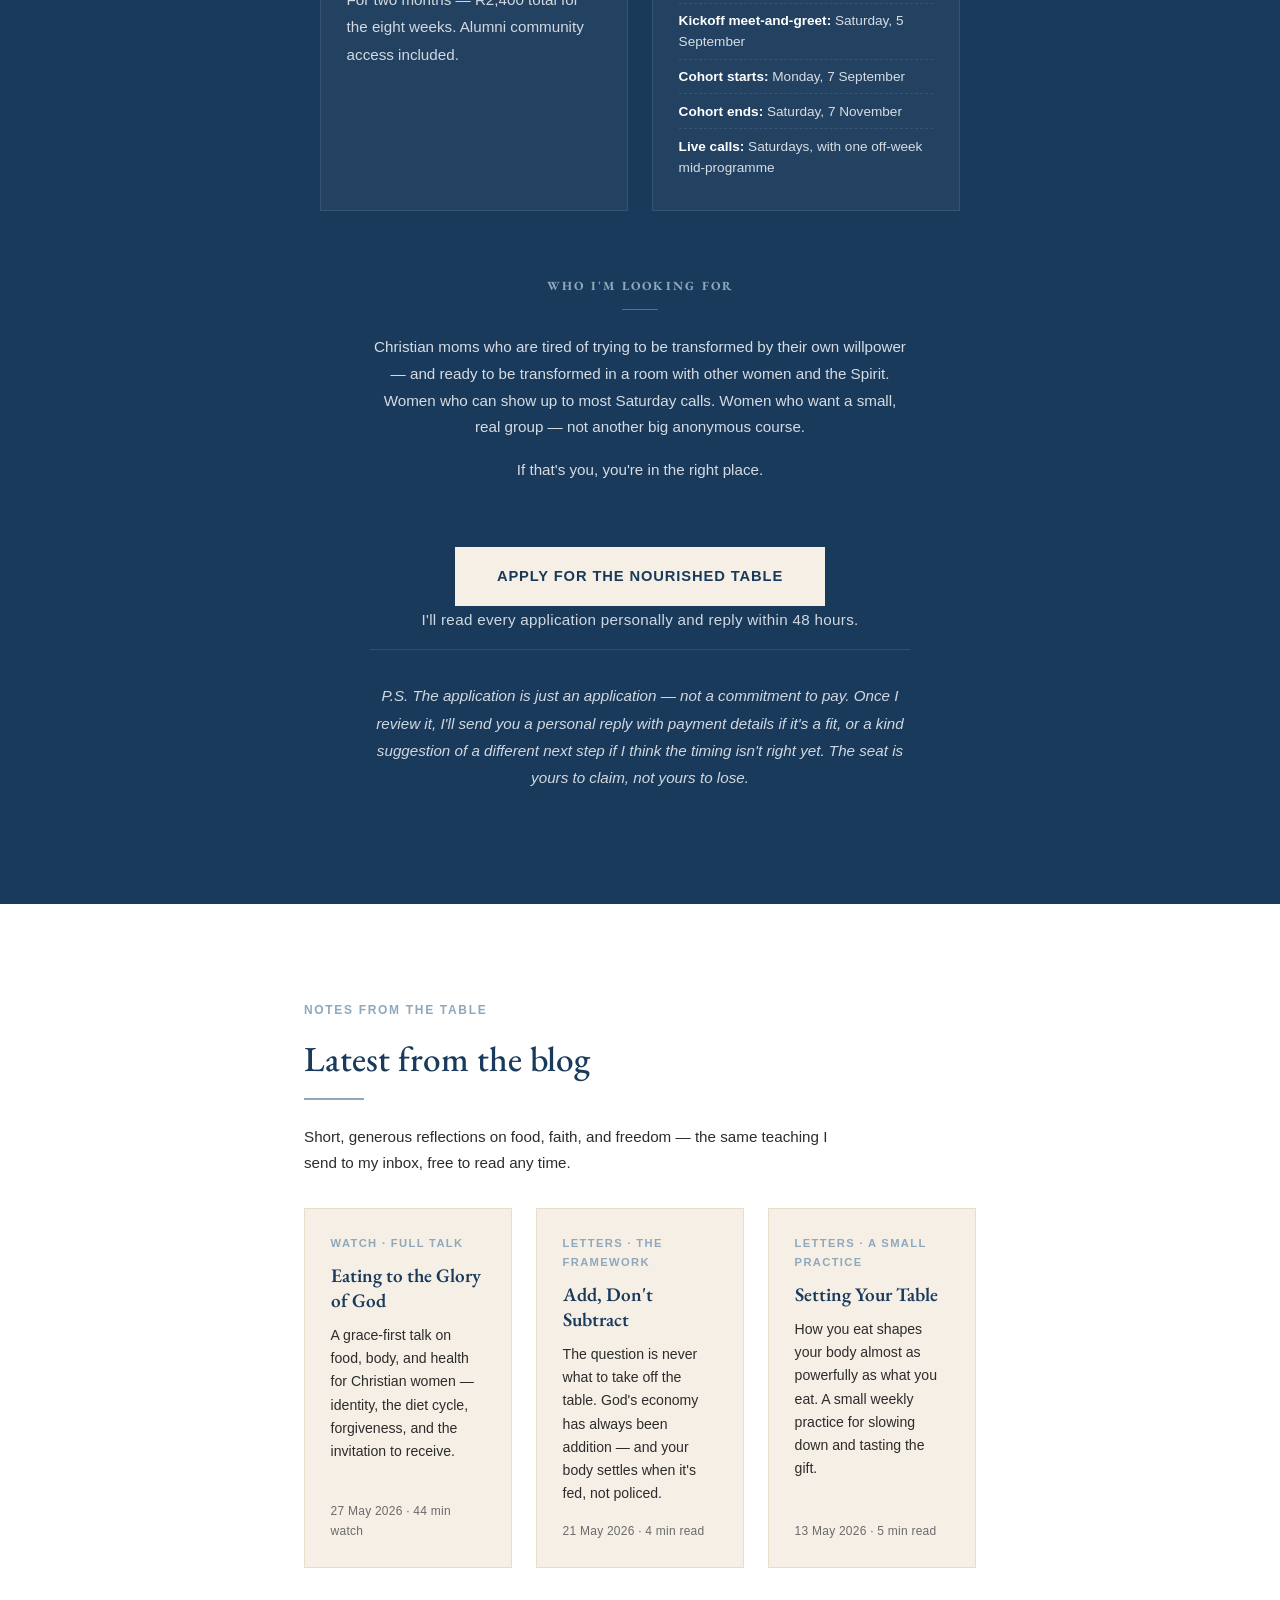
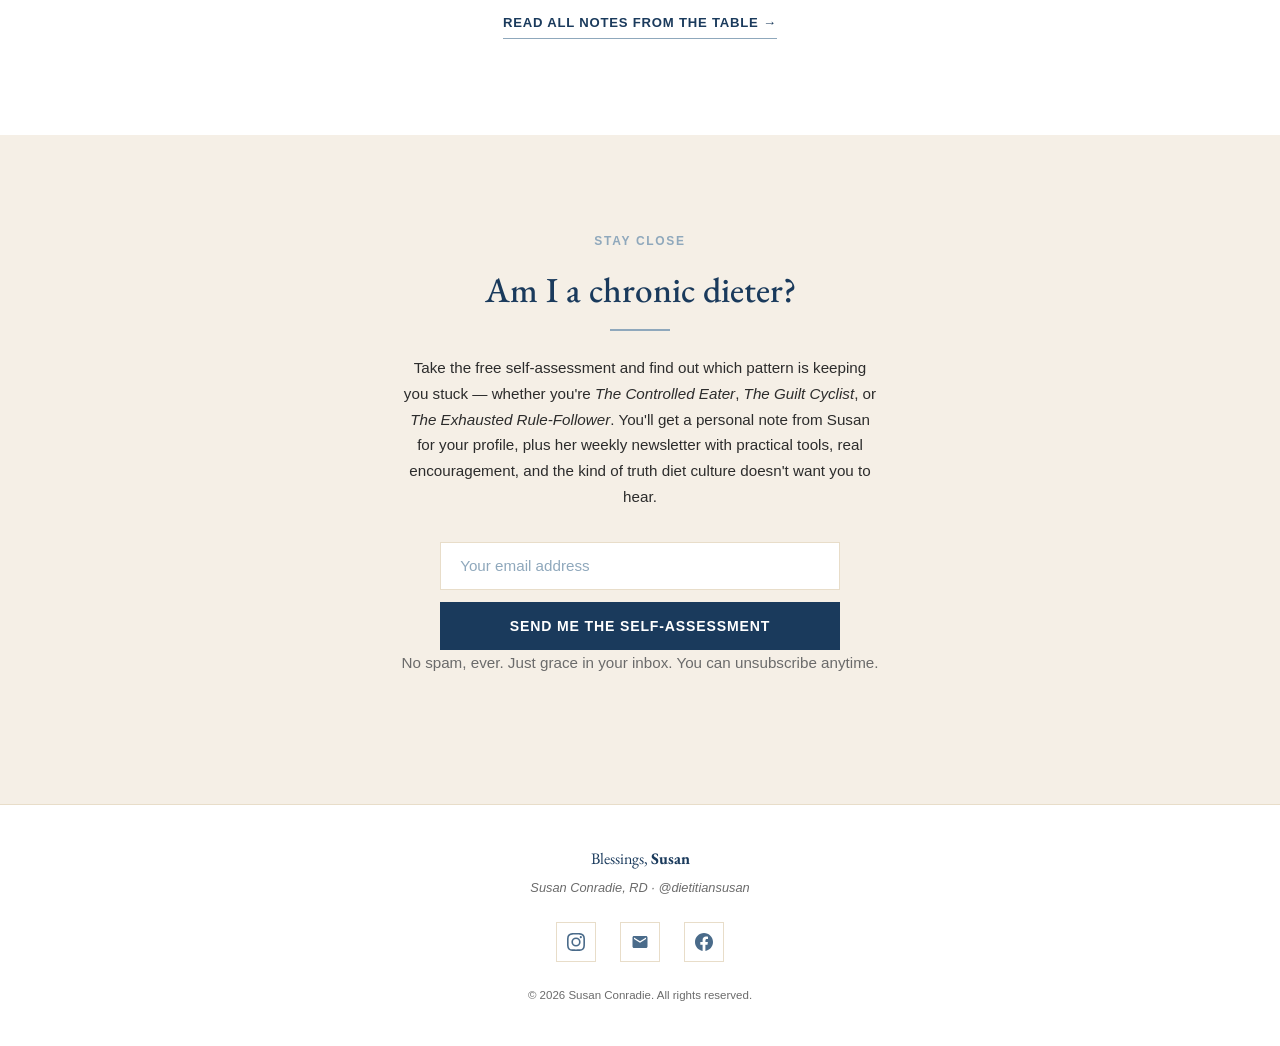
==== commit e40b1d13: "Add confirmed Cohort 2 dates: applications close 1 Sept, runs to 7 Nov Co-Authored-By: Claude Fable " ====
--- a/index.html
+++ b/index.html
@@ -1074,10 +1074,11 @@
         <div class="program__detail-card">
           <div class="program__detail-label">Key Dates</div>
           <ul class="program__dates">
-            <li><strong>Applications:</strong> open now &mdash; limited seats</li>
+            <li><strong>Applications close:</strong> Tuesday, 1 September</li>
             <li><strong>Kickoff meet-and-greet:</strong> Saturday, 5 September</li>
-            <li><strong>Weekly rhythm begins:</strong> Monday, 7 September</li>
-            <li><strong>Live calls:</strong> Saturdays, for the eight weeks</li>
+            <li><strong>Cohort starts:</strong> Monday, 7 September</li>
+            <li><strong>Cohort ends:</strong> Saturday, 7 November</li>
+            <li><strong>Live calls:</strong> Saturdays, with one off-week mid-programme</li>
           </ul>
         </div>
       </div>
